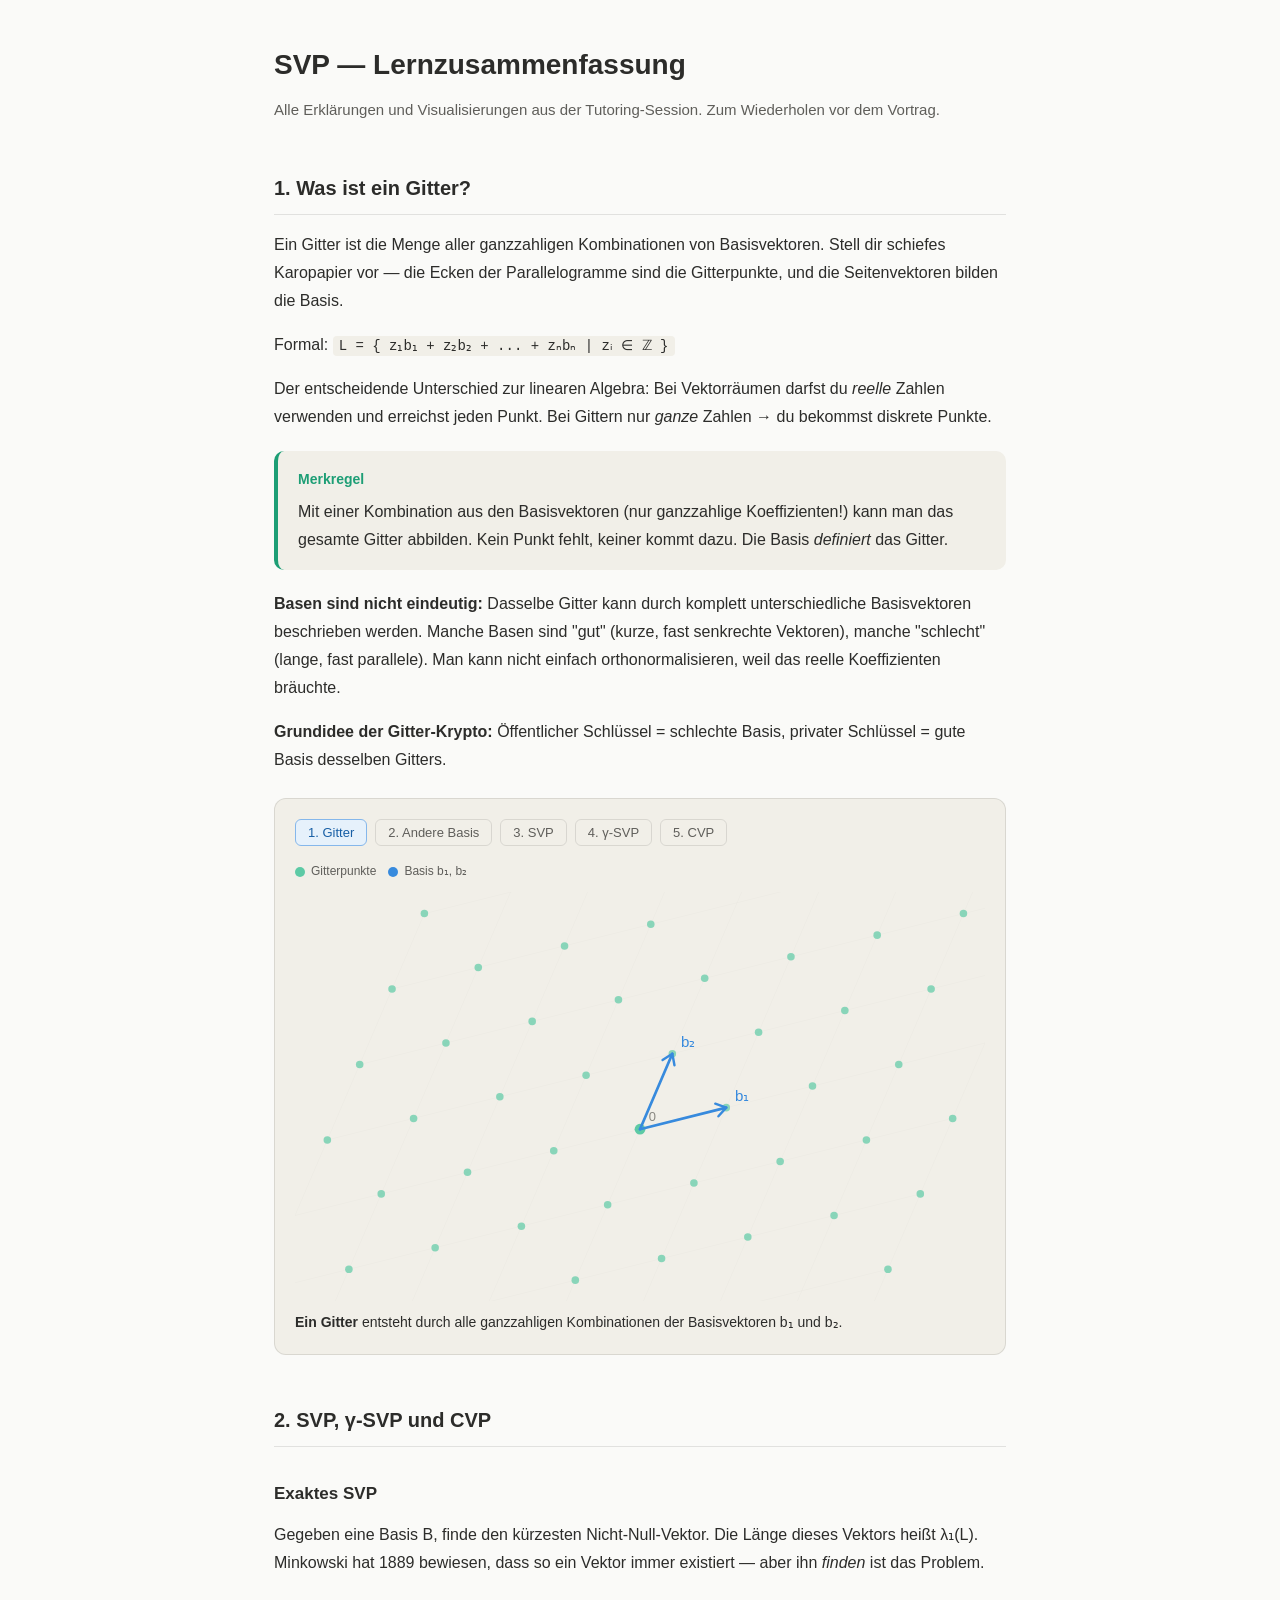
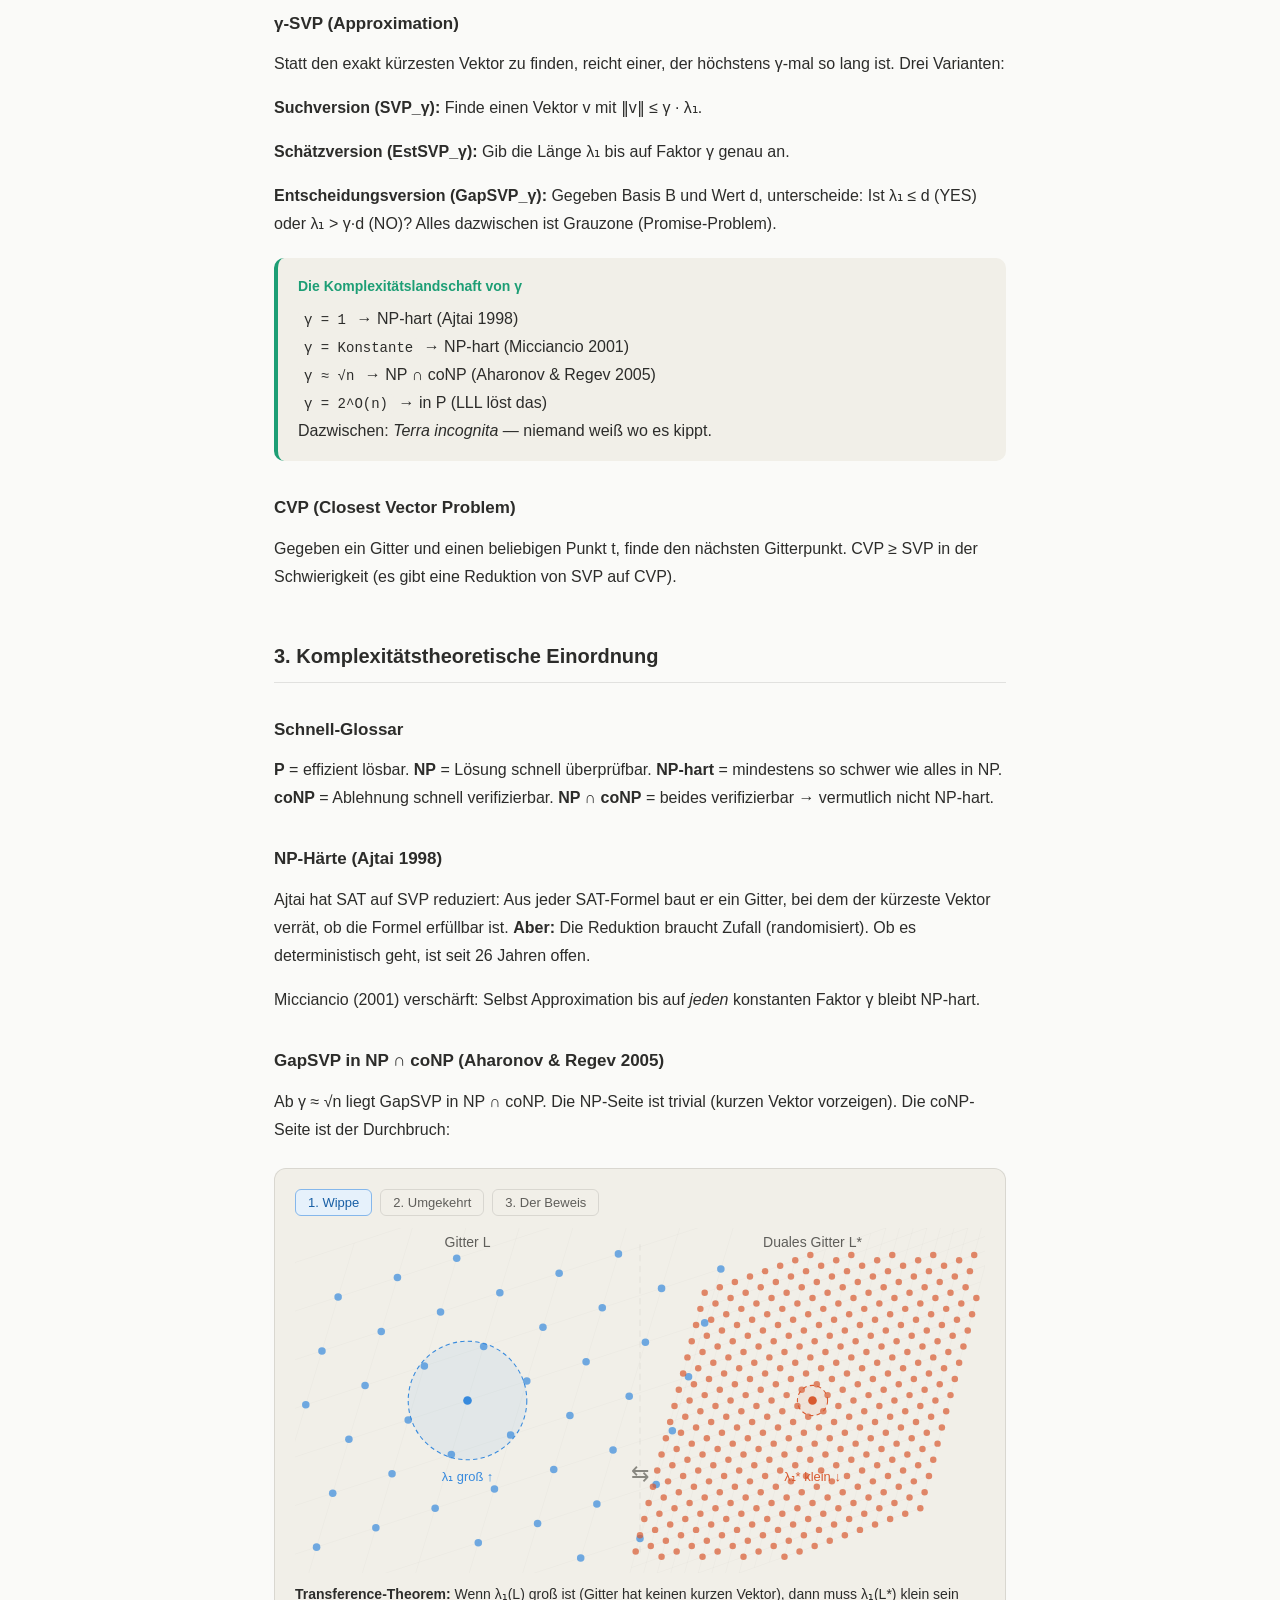
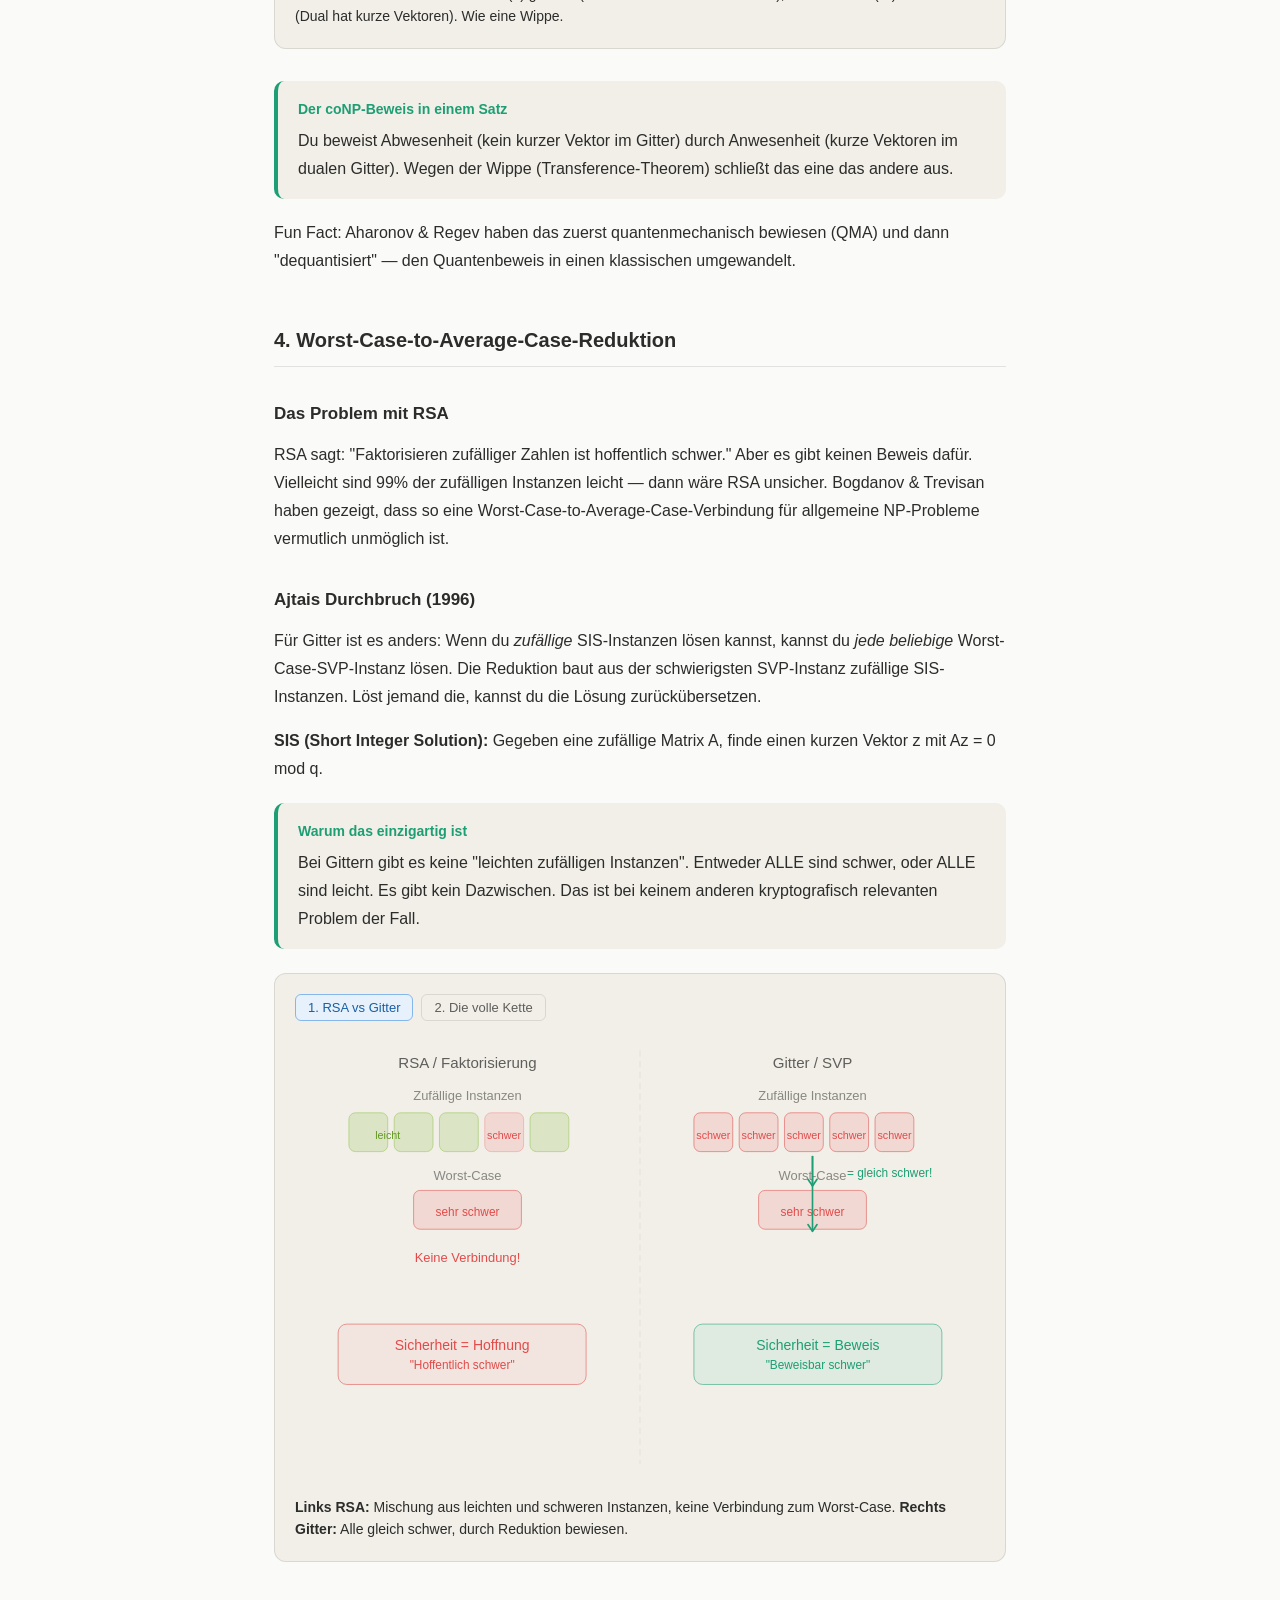
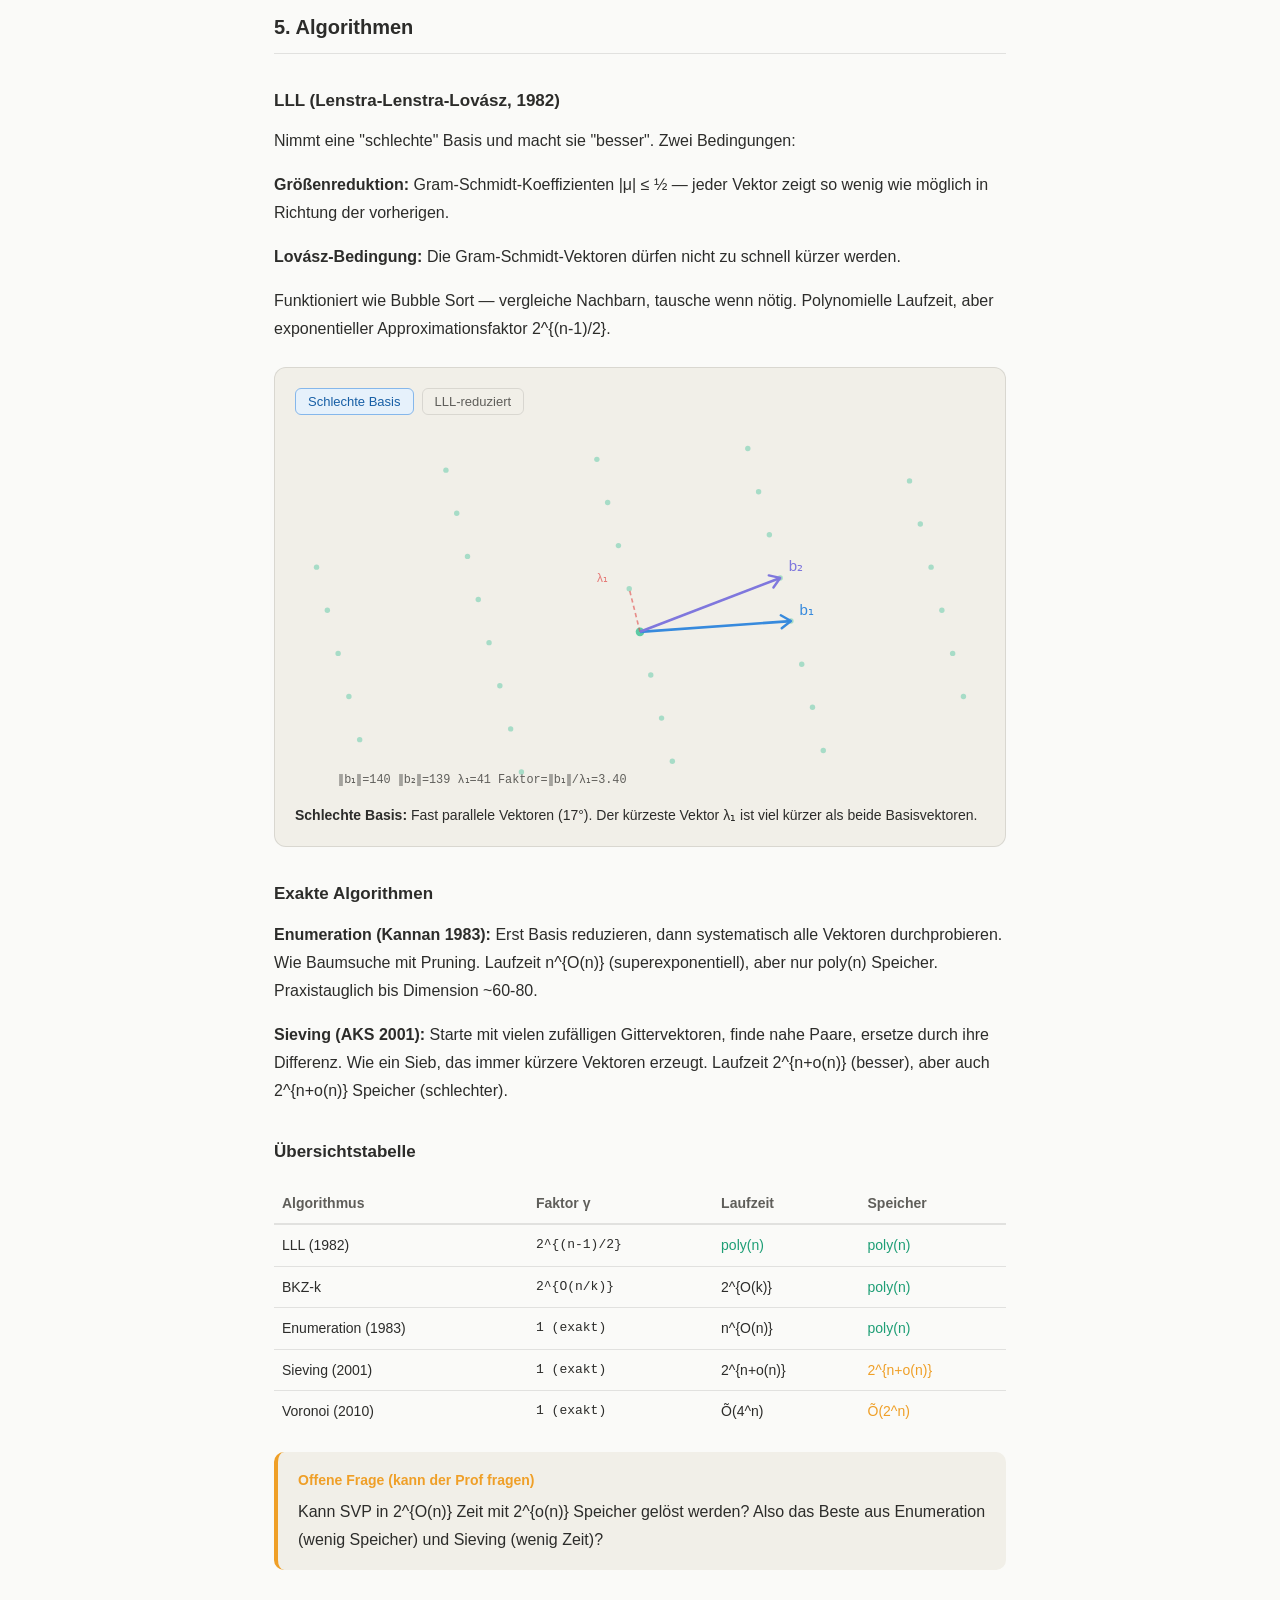
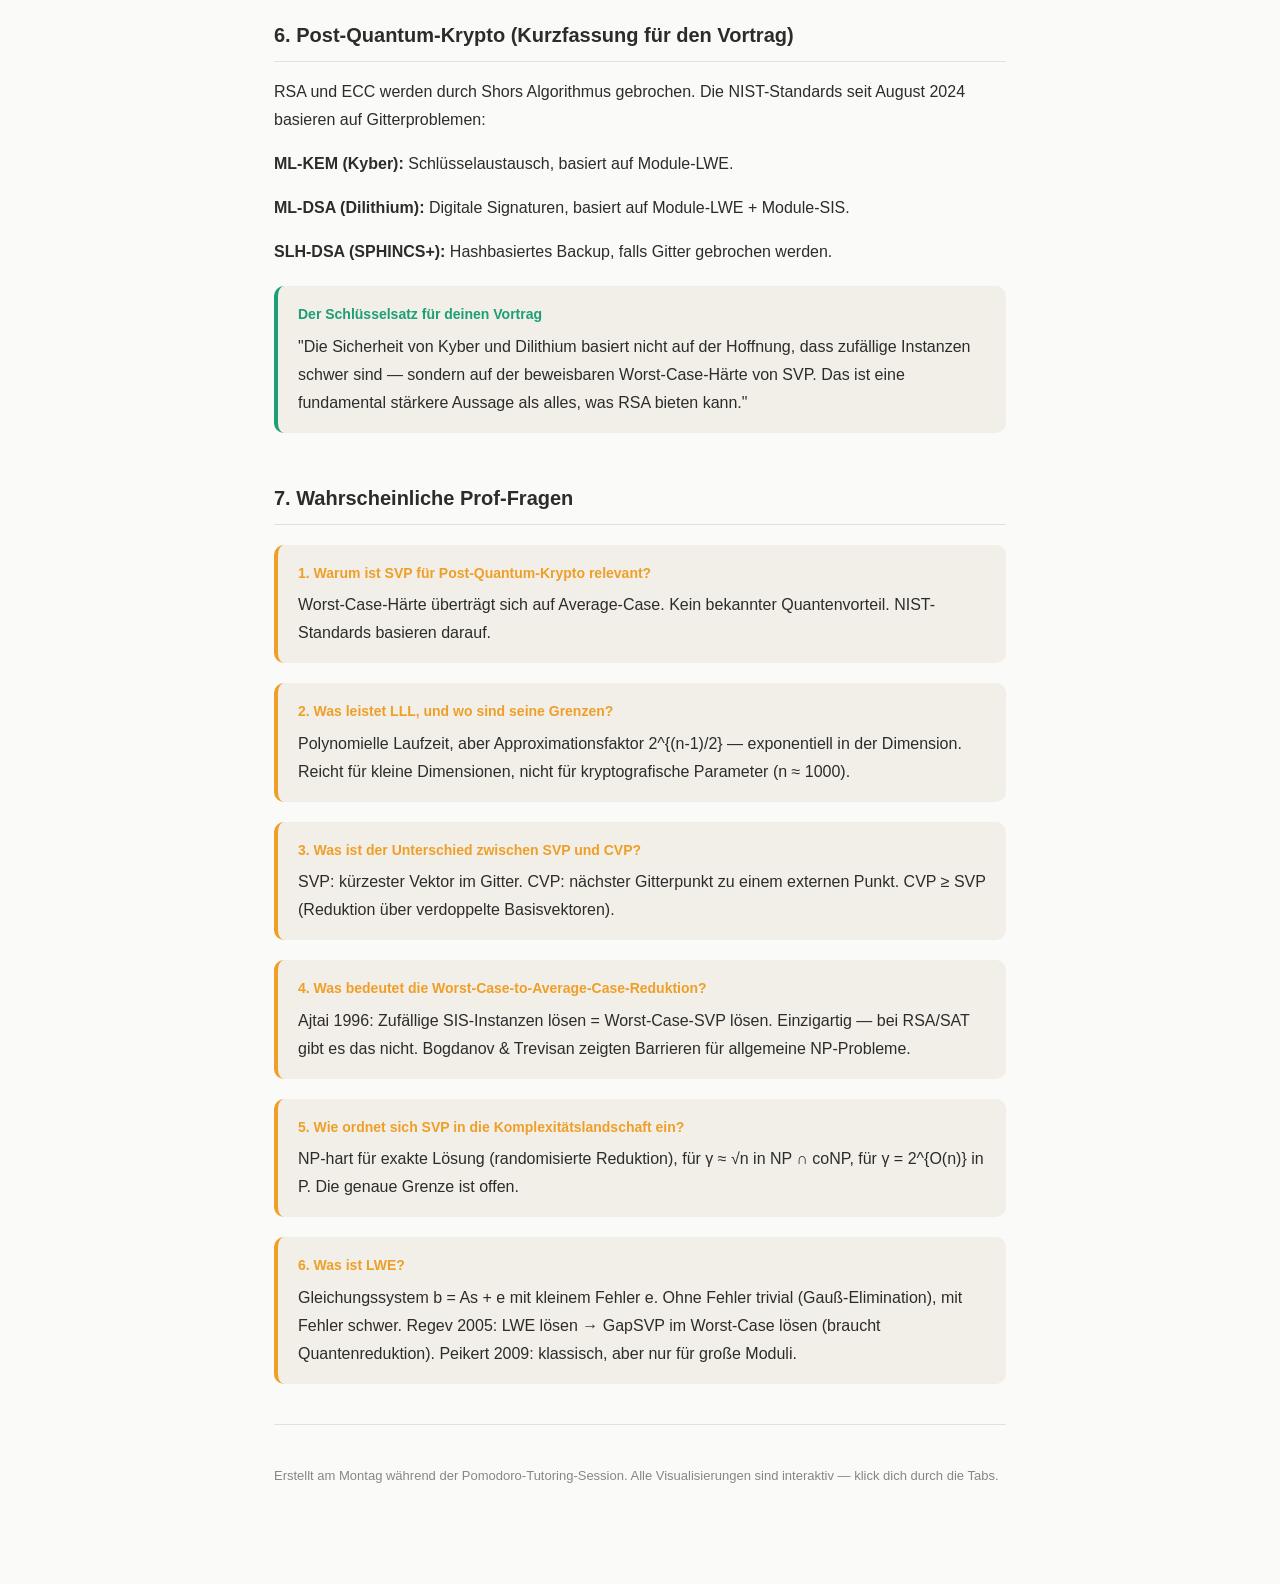
==== docs/Learnings.html @ 5ce10356 "feat: rework of slides with cuttings and learnings" ====
<!DOCTYPE html>
<html lang="de">
<head>
<meta charset="UTF-8">
<meta name="viewport" content="width=device-width, initial-scale=1.0">
<title>SVP Vortrag — Lernzusammenfassung</title>
<style>
  :root {
    --bg: #fafaf8;
    --bg2: #f1efe8;
    --text: #2c2c2a;
    --text2: #5f5e5a;
    --text3: #888780;
    --border: rgba(0,0,0,0.1);
    --blue: #378ADD;
    --purple: #7F77DD;
    --teal: #1D9E75;
    --red: #E24B4A;
    --amber: #EF9F27;
    --coral: #D85A30;
    --green: #97C459;
    --font: -apple-system, 'Segoe UI', sans-serif;
    --mono: 'SF Mono', 'Fira Code', monospace;
  }
  @media (prefers-color-scheme: dark) {
    :root {
      --bg: #1a1a1a;
      --bg2: #2a2a28;
      --text: #e0dfd8;
      --text2: #a0a098;
      --text3: #707068;
      --border: rgba(255,255,255,0.1);
    }
  }
  * { box-sizing: border-box; margin: 0; padding: 0; }
  body { font-family: var(--font); font-size: 16px; line-height: 1.75; color: var(--text); background: var(--bg); max-width: 780px; margin: 0 auto; padding: 40px 24px 80px; }
  h1 { font-size: 28px; font-weight: 600; margin: 0 0 8px; }
  h2 { font-size: 20px; font-weight: 600; margin: 48px 0 16px; padding-bottom: 8px; border-bottom: 1px solid var(--border); }
  h3 { font-size: 17px; font-weight: 600; margin: 32px 0 12px; }
  p { margin: 0 0 16px; }
  strong { font-weight: 600; }
  em { font-style: italic; }
  code { font-family: var(--mono); font-size: 14px; background: var(--bg2); padding: 2px 6px; border-radius: 4px; }
  .subtitle { color: var(--text2); font-size: 15px; margin-bottom: 32px; }
  .viz-container { margin: 24px 0 32px; padding: 20px; background: var(--bg2); border-radius: 12px; border: 0.5px solid var(--border); }
  .viz-container svg { display: block; margin: 0 auto; }
  .step-nav { display: flex; gap: 8px; margin: 0 0 12px; flex-wrap: wrap; }
  .step-btn { font-size: 13px; padding: 5px 12px; border-radius: 6px; border: 0.5px solid var(--border); background: transparent; color: var(--text2); cursor: pointer; font-family: var(--font); transition: all .15s; }
  .step-btn.active { background: #E6F1FB; color: #185FA5; border-color: #85B7EB; font-weight: 500; }
  @media (prefers-color-scheme: dark) {
    .step-btn.active { background: #0C447C; color: #B5D4F4; border-color: #185FA5; }
  }
  .step-btn:hover:not(.active) { background: var(--bg); }
  .viz-caption { font-size: 14px; line-height: 1.6; color: var(--text); margin: 10px 0 0; }
  .viz-caption strong { font-weight: 600; }
  .key-item { display: inline-flex; align-items: center; gap: 6px; margin-right: 12px; font-size: 12px; color: var(--text2); }
  .key-dot { width: 10px; height: 10px; border-radius: 50%; display: inline-block; }
  .merkbox { margin: 20px 0; padding: 16px 20px; border-radius: 10px; border-left: 4px solid var(--teal); background: var(--bg2); }
  .merkbox-title { font-size: 14px; font-weight: 600; color: var(--teal); margin-bottom: 6px; }
  .prof-box { margin: 20px 0; padding: 16px 20px; border-radius: 10px; border-left: 4px solid var(--amber); background: var(--bg2); }
  .prof-box-title { font-size: 14px; font-weight: 600; color: var(--amber); margin-bottom: 6px; }
  .proof-check { display: flex; align-items: baseline; gap: 8px; font-size: 14px; color: var(--text2); margin: 4px 0; }
  .proof-check .mark { color: var(--teal); font-weight: 600; }
  hr { border: none; border-top: 1px solid var(--border); margin: 40px 0; }
  .chain-step { display: flex; align-items: center; gap: 12px; margin: 8px 0; }
  .chain-arrow { color: var(--text3); font-size: 18px; margin: 4px 0 4px 20px; }
  .chain-box { padding: 8px 14px; border-radius: 8px; font-size: 14px; }
</style>
</head>
<body>

<h1>SVP — Lernzusammenfassung</h1>
<p class="subtitle">Alle Erklärungen und Visualisierungen aus der Tutoring-Session. Zum Wiederholen vor dem Vortrag.</p>

<!-- ═══════════════════════════════════════ -->
<h2>1. Was ist ein Gitter?</h2>

<p>Ein Gitter ist die Menge aller ganzzahligen Kombinationen von Basisvektoren. Stell dir schiefes Karopapier vor — die Ecken der Parallelogramme sind die Gitterpunkte, und die Seitenvektoren bilden die Basis.</p>

<p>Formal: <code>L = { z₁b₁ + z₂b₂ + ... + zₙbₙ | zᵢ ∈ ℤ }</code></p>

<p>Der entscheidende Unterschied zur linearen Algebra: Bei Vektorräumen darfst du <em>reelle</em> Zahlen verwenden und erreichst jeden Punkt. Bei Gittern nur <em>ganze</em> Zahlen → du bekommst diskrete Punkte.</p>

<div class="merkbox">
  <div class="merkbox-title">Merkregel</div>
  Mit einer Kombination aus den Basisvektoren (nur ganzzahlige Koeffizienten!) kann man das gesamte Gitter abbilden. Kein Punkt fehlt, keiner kommt dazu. Die Basis <em>definiert</em> das Gitter.
</div>

<p><strong>Basen sind nicht eindeutig:</strong> Dasselbe Gitter kann durch komplett unterschiedliche Basisvektoren beschrieben werden. Manche Basen sind "gut" (kurze, fast senkrechte Vektoren), manche "schlecht" (lange, fast parallele). Man kann nicht einfach orthonormalisieren, weil das reelle Koeffizienten bräuchte.</p>

<p><strong>Grundidee der Gitter-Krypto:</strong> Öffentlicher Schlüssel = schlechte Basis, privater Schlüssel = gute Basis desselben Gitters.</p>

<!-- Viz 1: Lattice + SVP + CVP -->
<div class="viz-container" id="viz1-wrap">
  <div class="step-nav" id="v1nav"></div>
  <div id="v1legend" style="margin-bottom:6px"></div>
  <svg id="v1svg" width="100%" viewBox="0 0 640 380"></svg>
  <div class="viz-caption" id="v1cap"></div>
</div>

<script>
(function(){
  const b1=[80,20], b2=[30,70];
  const b1p=[110,-10], b2p=[-50,60];
  const ox=320, oy=220;
  function gp(i,j){return [ox+i*b1[0]+j*b2[0], oy-(i*b1[1]+j*b2[1])];}
  function allPts(){
    const pts=[];
    for(let i=-4;i<=4;i++) for(let j=-4;j<=4;j++){
      const [x,y]=gp(i,j);
      if(x>10&&x<630&&y>10&&y<370) pts.push({x,y,i,j});
    }
    return pts;
  }
  function dist(i,j){return Math.sqrt((i*b1[0]+j*b2[0])**2+(i*b1[1]+j*b2[1])**2);}
  function findShortest(){
    let best=Infinity,bi=0,bj=0;
    for(let i=-4;i<=4;i++) for(let j=-4;j<=4;j++){
      if(i===0&&j===0) continue;
      const d=dist(i,j); if(d<best){best=d;bi=i;bj=j;}
    }
    return {i:bi,j:bj,d:best};
  }
  const steps=[
    {label:"1. Gitter",legend:[{c:"#5DCAA5",t:"Gitterpunkte"},{c:"#378ADD",t:"Basis b₁, b₂"}]},
    {label:"2. Andere Basis",legend:[{c:"#5DCAA5",t:"Gleiche Punkte"},{c:"#378ADD",t:"Alte Basis"},{c:"#D85A30",t:"Neue Basis b₁', b₂'"}]},
    {label:"3. SVP",legend:[{c:"#5DCAA5",t:"Gitterpunkte"},{c:"#E24B4A",t:"λ₁ = kürzester Vektor"}]},
    {label:"4. γ-SVP",legend:[{c:"#E24B4A",t:"λ₁ (exakt)"},{c:"#EF9F27",t:"γ·λ₁ (Approximation ok)"}]},
    {label:"5. CVP",legend:[{c:"#7F77DD",t:"Zielpunkt t"},{c:"#1D9E75",t:"Nächster Gitterpunkt"}]},
  ];
  const captions=[
    `<strong>Ein Gitter</strong> entsteht durch alle ganzzahligen Kombinationen der Basisvektoren b₁ und b₂.`,
    `<strong>Dasselbe Gitter, andere Basis.</strong> Die orangenen Vektoren erzeugen exakt die gleichen Punkte. Das ist die Grundidee der Krypto: öffentlich = schlechte Basis, privat = gute.`,
    `<strong>SVP: Finde den kürzesten Nicht-Null-Vektor.</strong> In 2D trivial — in Dimension 500+ exponentiell schwer.`,
    `<strong>γ-SVP:</strong> Statt exakt λ₁ zu finden, reicht ein Vektor im orangenen Kreis. Je größer γ, desto leichter.`,
    `<strong>CVP:</strong> Finde den nächsten Gitterpunkt zu einem externen Punkt t. Mindestens so schwer wie SVP.`,
  ];
  function draw(step){
    const svg=document.getElementById('v1svg');
    const pts=allPts(), sh=findShortest(), [sx,sy]=gp(sh.i,sh.j);
    let h=`<defs><marker id="a1" viewBox="0 0 10 10" refX="8" refY="5" markerWidth="6" markerHeight="6" orient="auto-start-reverse"><path d="M2 1L8 5L2 9" fill="none" stroke="context-stroke" stroke-width="1.5" stroke-linecap="round" stroke-linejoin="round"/></marker></defs>`;
    for(let i=-4;i<=4;i++){const[x1,y1]=gp(i,-4),[x2,y2]=gp(i,4);h+=`<line x1="${x1}" y1="${y1}" x2="${x2}" y2="${y2}" stroke="${getComputedStyle(document.body).getPropertyValue('color').includes('255')?'rgba(255,255,255,0.06)':'rgba(0,0,0,0.06)'}" stroke-width="0.3"/>`;}
    for(let j=-4;j<=4;j++){const[x1,y1]=gp(-4,j),[x2,y2]=gp(4,j);h+=`<line x1="${x1}" y1="${y1}" x2="${x2}" y2="${y2}" stroke="${getComputedStyle(document.body).getPropertyValue('color').includes('255')?'rgba(255,255,255,0.06)':'rgba(0,0,0,0.06)'}" stroke-width="0.3"/>`;}
    const dots=(hl)=>{let g='';pts.forEach(p=>{const isO=p.i===0&&p.j===0,isS=p.i===sh.i&&p.j===sh.j;let fill="#5DCAA5",r=isO?5:3.5,op=isO?1:0.7;if(hl==='svp'&&isS){fill="#E24B4A";r=5;op=1;}if(hl==='cvp'&&p.i===1&&p.j===0){fill="#1D9E75";r=5;op=1;}g+=`<circle cx="${p.x}" cy="${p.y}" r="${r}" fill="${fill}" opacity="${op}"/>`;if(isO)g+=`<text x="${p.x+8}" y="${p.y-8}" fill="var(--text3)" font-size="12" font-family="var(--font)">0</text>`;});return g;};
    const arrow=(x1,y1,x2,y2,color,w=2)=>`<line x1="${x1}" y1="${y1}" x2="${x2}" y2="${y2}" stroke="${color}" stroke-width="${w}" stroke-linecap="round" marker-end="url(#a1)"/>`;
    if(step===0){h+=dots('');h+=arrow(ox,oy,ox+b1[0],oy-b1[1],"#378ADD",2.5);h+=arrow(ox,oy,ox+b2[0],oy-b2[1],"#378ADD",2.5);h+=`<text x="${ox+b1[0]+8}" y="${oy-b1[1]-6}" fill="#378ADD" font-size="14" font-weight="500" font-family="var(--font)">b₁</text>`;h+=`<text x="${ox+b2[0]+8}" y="${oy-b2[1]-6}" fill="#378ADD" font-size="14" font-weight="500" font-family="var(--font)">b₂</text>`;}
    if(step===1){h+=dots('');h+=arrow(ox,oy,ox+b1[0],oy-b1[1],"#378ADD",1.5);h+=arrow(ox,oy,ox+b2[0],oy-b2[1],"#378ADD",1.5);h+=`<text x="${ox+b1[0]+8}" y="${oy-b1[1]-6}" fill="#378ADD" font-size="13" font-family="var(--font)" opacity="0.5">b₁</text>`;h+=`<text x="${ox+b2[0]+8}" y="${oy-b2[1]-6}" fill="#378ADD" font-size="13" font-family="var(--font)" opacity="0.5">b₂</text>`;h+=arrow(ox,oy,ox+b1p[0],oy-b1p[1],"#D85A30",2.5);h+=arrow(ox,oy,ox+b2p[0],oy-b2p[1],"#D85A30",2.5);h+=`<text x="${ox+b1p[0]+8}" y="${oy-b1p[1]-6}" fill="#D85A30" font-size="14" font-weight="500" font-family="var(--font)">b₁'</text>`;h+=`<text x="${ox+b2p[0]-24}" y="${oy-b2p[1]-6}" fill="#D85A30" font-size="14" font-weight="500" font-family="var(--font)">b₂'</text>`;}
    if(step===2){h+=dots('svp');h+=arrow(ox,oy,sx,sy,"#E24B4A",2.5);h+=`<text x="${(ox+sx)/2+10}" y="${(oy+sy)/2-10}" fill="#E24B4A" font-size="14" font-weight="500" font-family="var(--font)">λ₁</text>`;}
    if(step===3){const r1=sh.d,r2=r1*2;h+=`<circle cx="${ox}" cy="${oy}" r="${r1}" fill="none" stroke="#E24B4A" stroke-width="1" stroke-dasharray="4 3" opacity="0.7"/>`;h+=`<circle cx="${ox}" cy="${oy}" r="${r2}" fill="#EF9F27" fill-opacity="0.08" stroke="#EF9F27" stroke-width="1.5" stroke-dasharray="5 3"/>`;h+=dots('svp');h+=arrow(ox,oy,sx,sy,"#E24B4A",2);h+=`<text x="${ox+8}" y="${oy-r1-6}" fill="#E24B4A" font-size="12" font-family="var(--font)">λ₁</text>`;h+=`<text x="${ox+8}" y="${oy-r2-6}" fill="#EF9F27" font-size="12" font-family="var(--font)">γ·λ₁</text>`;pts.filter(p=>{if(p.i===0&&p.j===0)return false;const d=dist(p.i,p.j);return d<=r2&&d>r1;}).forEach(p=>{h+=`<circle cx="${p.x}" cy="${p.y}" r="6" fill="none" stroke="#EF9F27" stroke-width="1.5"/>`;});}
    if(step===4){const tx=ox+55,ty=oy-52,[cx,cy]=gp(1,0);h+=dots('cvp');h+=`<circle cx="${tx}" cy="${ty}" r="6" fill="#7F77DD"/>`;h+=`<text x="${tx+10}" y="${ty-8}" fill="#7F77DD" font-size="14" font-weight="500" font-family="var(--font)">t</text>`;h+=`<line x1="${tx}" y1="${ty}" x2="${cx}" y2="${cy}" stroke="#1D9E75" stroke-width="1.5" stroke-dasharray="5 3"/>`;h+=`<text x="${(tx+cx)/2+10}" y="${(ty+cy)/2-8}" fill="#1D9E75" font-size="12" font-family="var(--font)">Distanz</text>`;}
    svg.innerHTML=h;
    document.querySelectorAll('#v1nav .step-btn').forEach((b,i)=>b.classList.toggle('active',i===step));
    document.getElementById('v1legend').innerHTML=steps[step].legend.map(l=>`<span class="key-item"><span class="key-dot" style="background:${l.c}"></span>${l.t}</span>`).join('');
    document.getElementById('v1cap').innerHTML=captions[step];
  }
  const nav=document.getElementById('v1nav');
  steps.forEach((s,i)=>{const b=document.createElement('button');b.className='step-btn';b.textContent=s.label;b.onclick=()=>draw(i);nav.appendChild(b);});
  draw(0);
})();
</script>

<!-- ═══════════════════════════════════════ -->
<h2>2. SVP, γ-SVP und CVP</h2>

<h3>Exaktes SVP</h3>
<p>Gegeben eine Basis B, finde den kürzesten Nicht-Null-Vektor. Die Länge dieses Vektors heißt λ₁(L). Minkowski hat 1889 bewiesen, dass so ein Vektor immer existiert — aber ihn <em>finden</em> ist das Problem.</p>

<h3>γ-SVP (Approximation)</h3>
<p>Statt den exakt kürzesten Vektor zu finden, reicht einer, der höchstens γ-mal so lang ist. Drei Varianten:</p>
<p><strong>Suchversion (SVP_γ):</strong> Finde einen Vektor v mit ‖v‖ ≤ γ · λ₁.</p>
<p><strong>Schätzversion (EstSVP_γ):</strong> Gib die Länge λ₁ bis auf Faktor γ genau an.</p>
<p><strong>Entscheidungsversion (GapSVP_γ):</strong> Gegeben Basis B und Wert d, unterscheide: Ist λ₁ ≤ d (YES) oder λ₁ > γ·d (NO)? Alles dazwischen ist Grauzone (Promise-Problem).</p>

<div class="merkbox">
  <div class="merkbox-title">Die Komplexitätslandschaft von γ</div>
  <code>γ = 1</code> → NP-hart (Ajtai 1998)<br>
  <code>γ = Konstante</code> → NP-hart (Micciancio 2001)<br>
  <code>γ ≈ √n</code> → NP ∩ coNP (Aharonov & Regev 2005)<br>
  <code>γ = 2^O(n)</code> → in P (LLL löst das)<br>
  Dazwischen: <em>Terra incognita</em> — niemand weiß wo es kippt.
</div>

<h3>CVP (Closest Vector Problem)</h3>
<p>Gegeben ein Gitter und einen beliebigen Punkt t, finde den nächsten Gitterpunkt. CVP ≥ SVP in der Schwierigkeit (es gibt eine Reduktion von SVP auf CVP).</p>

<!-- ═══════════════════════════════════════ -->
<h2>3. Komplexitätstheoretische Einordnung</h2>

<h3>Schnell-Glossar</h3>
<p><strong>P</strong> = effizient lösbar. <strong>NP</strong> = Lösung schnell überprüfbar. <strong>NP-hart</strong> = mindestens so schwer wie alles in NP. <strong>coNP</strong> = Ablehnung schnell verifizierbar. <strong>NP ∩ coNP</strong> = beides verifizierbar → vermutlich nicht NP-hart.</p>

<h3>NP-Härte (Ajtai 1998)</h3>
<p>Ajtai hat SAT auf SVP reduziert: Aus jeder SAT-Formel baut er ein Gitter, bei dem der kürzeste Vektor verrät, ob die Formel erfüllbar ist. <strong>Aber:</strong> Die Reduktion braucht Zufall (randomisiert). Ob es deterministisch geht, ist seit 26 Jahren offen.</p>
<p>Micciancio (2001) verschärft: Selbst Approximation bis auf <em>jeden</em> konstanten Faktor γ bleibt NP-hart.</p>

<h3>GapSVP in NP ∩ coNP (Aharonov & Regev 2005)</h3>
<p>Ab γ ≈ √n liegt GapSVP in NP ∩ coNP. Die NP-Seite ist trivial (kurzen Vektor vorzeigen). Die coNP-Seite ist der Durchbruch:</p>

<!-- Viz 2: Dual Lattice / coNP -->
<div class="viz-container" id="viz2-wrap">
  <div class="step-nav" id="v2nav"></div>
  <svg id="v2svg" width="100%" viewBox="0 0 640 320"></svg>
  <div class="viz-caption" id="v2cap"></div>
</div>

<script>
(function(){
  const ox1=160,oy=160,ox2=480;
  const steps=[
    {label:"1. Wippe",desc:`<strong>Transference-Theorem:</strong> Wenn λ₁(L) groß ist (Gitter hat keinen kurzen Vektor), dann muss λ₁(L*) klein sein (Dual hat kurze Vektoren). Wie eine Wippe.`},
    {label:"2. Umgekehrt",desc:`<strong>Andersrum:</strong> Kurze Vektoren im Gitter → lange Vektoren im Dual. Die Wippe kippt. Banaszczyk: λ₁(L) · λ₁(L*) ≥ 1.`},
    {label:"3. Der Beweis",desc:`<strong>coNP-Beweis:</strong> Um zu zeigen "L hat keinen kurzen Vektor", zeige stattdessen kurze Vektoren im Dual. Abwesenheit beweisen durch Anwesenheit von etwas anderem.`},
  ];
  function draw(s){
    const svg=document.getElementById('v2svg');
    let h=`<defs><marker id="a2" viewBox="0 0 10 10" refX="8" refY="5" markerWidth="6" markerHeight="6" orient="auto-start-reverse"><path d="M2 1L8 5L2 9" fill="none" stroke="context-stroke" stroke-width="1.5" stroke-linecap="round" stroke-linejoin="round"/></marker></defs>`;
    h+=`<line x1="320" y1="15" x2="320" y2="305" stroke="var(--border)" stroke-width="0.5" stroke-dasharray="6 4"/>`;
    h+=`<text x="160" y="18" text-anchor="middle" fill="var(--text2)" font-size="13" font-weight="500" font-family="var(--font)">Gitter L</text>`;
    h+=`<text x="480" y="18" text-anchor="middle" fill="var(--text2)" font-size="13" font-weight="500" font-family="var(--font)">Duales Gitter L*</text>`;
    function lattice(cx,cy,b1,b2,color,r,range,showR,rc,rv){
      let g='';
      for(let i=-range;i<=range;i++){const x1=cx+i*b1[0]-range*b2[0],y1=cy-(i*b1[1]-range*b2[1]),x2=cx+i*b1[0]+range*b2[0],y2=cy-(i*b1[1]+range*b2[1]);g+=`<line x1="${x1}" y1="${y1}" x2="${x2}" y2="${y2}" stroke="var(--border)" stroke-width="0.2"/>`;}
      for(let j=-range;j<=range;j++){const x1=cx-range*b1[0]+j*b2[0],y1=cy-(-range*b1[1]+j*b2[1]),x2=cx+range*b1[0]+j*b2[0],y2=cy-(range*b1[1]+j*b2[1]);g+=`<line x1="${x1}" y1="${y1}" x2="${x2}" y2="${y2}" stroke="var(--border)" stroke-width="0.2"/>`;}
      if(showR) g+=`<circle cx="${cx}" cy="${cy}" r="${rv}" fill="${rc}" fill-opacity="0.08" stroke="${rc}" stroke-width="1" stroke-dasharray="4 3"/>`;
      for(let i=-range;i<=range;i++) for(let j=-range;j<=range;j++){const x=cx+i*b1[0]+j*b2[0],y=cy-(i*b1[1]+j*b2[1]);if(x>5&&x<635&&y>20&&y<310){const isO=i===0&&j===0;g+=`<circle cx="${x}" cy="${y}" r="${isO?4:r}" fill="${color}" opacity="${isO?1:0.7}"/>`;}}
      return g;
    }
    if(s===0){
      h+=lattice(ox1,oy,[55,18],[15,50],"#378ADD",3.5,4,true,"#378ADD",55);
      h+=lattice(ox2,oy,[14,5],[4,15],"#D85A30",3,10,true,"#D85A30",14);
      h+=`<text x="${ox1}" y="${oy+75}" text-anchor="middle" fill="#378ADD" font-size="12" font-family="var(--font)">λ₁ groß ↑</text>`;
      h+=`<text x="${ox2}" y="${oy+75}" text-anchor="middle" fill="#D85A30" font-size="12" font-family="var(--font)">λ₁* klein ↓</text>`;
      h+=`<text x="320" y="${oy+75}" text-anchor="middle" fill="var(--text3)" font-size="20">⇆</text>`;
    }
    if(s===1){
      h+=lattice(ox1,oy,[22,7],[6,20],"#378ADD",2.5,8,true,"#378ADD",22);
      h+=lattice(ox2,oy,[48,16],[12,45],"#D85A30",3.5,3,true,"#D85A30",48);
      h+=`<text x="${ox1}" y="${oy+75}" text-anchor="middle" fill="#378ADD" font-size="12" font-family="var(--font)">λ₁ klein ↓</text>`;
      h+=`<text x="${ox2}" y="${oy+75}" text-anchor="middle" fill="#D85A30" font-size="12" font-family="var(--font)">λ₁* groß ↑</text>`;
      h+=`<text x="320" y="${oy+75}" text-anchor="middle" fill="var(--text3)" font-size="20">⇆</text>`;
    }
    if(s===2){
      const b1D=[14,5],b2D=[4,15];
      h+=lattice(ox1,oy,[55,18],[15,50],"#378ADD",3.5,4,true,"#E24B4A",40);
      h+=`<text x="${ox1}" y="${oy+80}" text-anchor="middle" fill="#1D9E75" font-size="12" font-weight="500" font-family="var(--font)">Kein Punkt im Kreis!</text>`;
      for(let i=-10;i<=10;i++){const x1=ox2+i*b1D[0]-10*b2D[0],y1=oy-(i*b1D[1]-10*b2D[1]),x2=ox2+i*b1D[0]+10*b2D[0],y2=oy-(i*b1D[1]+10*b2D[1]);h+=`<line x1="${x1}" y1="${y1}" x2="${x2}" y2="${y2}" stroke="var(--border)" stroke-width="0.2"/>`;}
      for(let j=-10;j<=10;j++){const x1=ox2-10*b1D[0]+j*b2D[0],y1=oy-(-10*b1D[1]+j*b2D[1]),x2=ox2+10*b1D[0]+j*b2D[0],y2=oy-(10*b1D[1]+j*b2D[1]);h+=`<line x1="${x1}" y1="${y1}" x2="${x2}" y2="${y2}" stroke="var(--border)" stroke-width="0.2"/>`;}
      for(let i=-10;i<=10;i++) for(let j=-10;j<=10;j++){const x=ox2+i*b1D[0]+j*b2D[0],y=oy-(i*b1D[1]+j*b2D[1]);if(x>325&&x<635&&y>20&&y<310){const isO=i===0&&j===0;const d=Math.sqrt((i*b1D[0]+j*b2D[0])**2+(i*b1D[1]+j*b2D[1])**2);if(!isO&&d<=22){h+=`<circle cx="${x}" cy="${y}" r="6" fill="none" stroke="#EF9F27" stroke-width="1.5"/>`;h+=`<circle cx="${x}" cy="${y}" r="3" fill="#EF9F27"/>`;}else{h+=`<circle cx="${x}" cy="${y}" r="${isO?4:2.5}" fill="#D85A30" opacity="${isO?1:0.5}"/>`;}}}
      h+=`<text x="${ox2}" y="${oy+80}" text-anchor="middle" fill="#EF9F27" font-size="12" font-weight="500" font-family="var(--font)">Kurze duale Vektoren = Beweis</text>`;
      h+=`<path d="M320 ${oy+55} C 360 ${oy+35}, 400 ${oy+35}, 440 ${oy+55}" fill="none" stroke="var(--text3)" stroke-width="0.8" stroke-dasharray="3 3" marker-end="url(#a2)"/>`;
      h+=`<text x="380" y="${oy+43}" text-anchor="middle" fill="var(--text3)" font-size="10" font-family="var(--font)">beweist</text>`;
    }
    svg.innerHTML=h;
    document.querySelectorAll('#v2nav .step-btn').forEach((b,i)=>b.classList.toggle('active',i===s));
    document.getElementById('v2cap').innerHTML=steps[s].desc;
  }
  const nav=document.getElementById('v2nav');
  steps.forEach((s,i)=>{const b=document.createElement('button');b.className='step-btn';b.textContent=s.label;b.onclick=()=>draw(i);nav.appendChild(b);});
  draw(0);
})();
</script>

<div class="merkbox">
  <div class="merkbox-title">Der coNP-Beweis in einem Satz</div>
  Du beweist Abwesenheit (kein kurzer Vektor im Gitter) durch Anwesenheit (kurze Vektoren im dualen Gitter). Wegen der Wippe (Transference-Theorem) schließt das eine das andere aus.
</div>

<p>Fun Fact: Aharonov & Regev haben das zuerst quantenmechanisch bewiesen (QMA) und dann "dequantisiert" — den Quantenbeweis in einen klassischen umgewandelt.</p>

<!-- ═══════════════════════════════════════ -->
<h2>4. Worst-Case-to-Average-Case-Reduktion</h2>

<h3>Das Problem mit RSA</h3>
<p>RSA sagt: "Faktorisieren zufälliger Zahlen ist hoffentlich schwer." Aber es gibt keinen Beweis dafür. Vielleicht sind 99% der zufälligen Instanzen leicht — dann wäre RSA unsicher. Bogdanov & Trevisan haben gezeigt, dass so eine Worst-Case-to-Average-Case-Verbindung für allgemeine NP-Probleme vermutlich unmöglich ist.</p>

<h3>Ajtais Durchbruch (1996)</h3>
<p>Für Gitter ist es anders: Wenn du <em>zufällige</em> SIS-Instanzen lösen kannst, kannst du <em>jede beliebige</em> Worst-Case-SVP-Instanz lösen. Die Reduktion baut aus der schwierigsten SVP-Instanz zufällige SIS-Instanzen. Löst jemand die, kannst du die Lösung zurückübersetzen.</p>

<p><strong>SIS (Short Integer Solution):</strong> Gegeben eine zufällige Matrix A, finde einen kurzen Vektor z mit Az = 0 mod q.</p>

<div class="merkbox">
  <div class="merkbox-title">Warum das einzigartig ist</div>
  Bei Gittern gibt es keine "leichten zufälligen Instanzen". Entweder ALLE sind schwer, oder ALLE sind leicht. Es gibt kein Dazwischen. Das ist bei keinem anderen kryptografisch relevanten Problem der Fall.
</div>

<!-- Viz 3: Reduction chain -->
<div class="viz-container" id="viz3-wrap">
  <div class="step-nav" id="v3nav"></div>
  <svg id="v3svg" width="100%" viewBox="0 0 640 420"></svg>
  <div class="viz-caption" id="v3cap"></div>
</div>

<script>
(function(){
  const steps=[
    {label:"1. RSA vs Gitter",desc:`<strong>Links RSA:</strong> Mischung aus leichten und schweren Instanzen, keine Verbindung zum Worst-Case. <strong>Rechts Gitter:</strong> Alle gleich schwer, durch Reduktion bewiesen.`},
    {label:"2. Die volle Kette",desc:`<strong>Die komplette Sicherheitsargumentation:</strong> Jeder Pfeil ist eine bewiesene Reduktion. Kyber brechen = SVP im Worst-Case lösen. Kein bekannter klassischer oder Quantenalgorithmus kann das.`},
  ];
  function draw(s){
    const svg=document.getElementById('v3svg');
    let h=`<defs><marker id="a3" viewBox="0 0 10 10" refX="8" refY="5" markerWidth="7" markerHeight="7" orient="auto-start-reverse"><path d="M2 1L8 5L2 9" fill="none" stroke="context-stroke" stroke-width="1.5" stroke-linecap="round" stroke-linejoin="round"/></marker></defs>`;
    const cx=320;
    if(s===0){
      h+=`<text x="160" y="32" text-anchor="middle" fill="var(--text2)" font-size="14" font-weight="500" font-family="var(--font)">RSA / Faktorisierung</text>`;
      h+=`<text x="480" y="32" text-anchor="middle" fill="var(--text2)" font-size="14" font-weight="500" font-family="var(--font)">Gitter / SVP</text>`;
      h+=`<line x1="320" y1="16" x2="320" y2="400" stroke="var(--border)" stroke-width="0.5" stroke-dasharray="6 4"/>`;
      h+=`<text x="160" y="62" text-anchor="middle" fill="var(--text3)" font-size="12" font-family="var(--font)">Zufällige Instanzen</text>`;
      const rsaX=[50,92,134,176,218];
      rsaX.forEach((x,i)=>{const c=i===3?"#F09595":"#97C459";h+=`<rect x="${x}" y="74" width="36" height="36" rx="6" fill="${c}" fill-opacity="0.25" stroke="${c}" stroke-width="0.5"/>`;});
      h+=`<text x="86" y="98" text-anchor="middle" fill="#639922" font-size="10" font-family="var(--font)">leicht</text>`;
      h+=`<text x="194" y="98" text-anchor="middle" fill="#E24B4A" font-size="10" font-family="var(--font)">schwer</text>`;
      h+=`<text x="160" y="136" text-anchor="middle" fill="var(--text3)" font-size="12" font-family="var(--font)">Worst-Case</text>`;
      h+=`<rect x="110" y="146" width="100" height="36" rx="6" fill="#F09595" fill-opacity="0.25" stroke="#E24B4A" stroke-width="0.5"/>`;
      h+=`<text x="160" y="170" text-anchor="middle" fill="#E24B4A" font-size="11" font-family="var(--font)">sehr schwer</text>`;
      h+=`<text x="160" y="212" text-anchor="middle" fill="#E24B4A" font-size="12" font-family="var(--font)">Keine Verbindung!</text>`;
      h+=`<text x="480" y="62" text-anchor="middle" fill="var(--text3)" font-size="12" font-family="var(--font)">Zufällige Instanzen</text>`;
      for(let i=0;i<5;i++){h+=`<rect x="${370+i*42}" y="74" width="36" height="36" rx="6" fill="#F09595" fill-opacity="0.25" stroke="#E24B4A" stroke-width="0.5"/>`;h+=`<text x="${388+i*42}" y="98" text-anchor="middle" fill="#E24B4A" font-size="10" font-family="var(--font)">schwer</text>`;}
      h+=`<text x="480" y="136" text-anchor="middle" fill="var(--text3)" font-size="12" font-family="var(--font)">Worst-Case</text>`;
      h+=`<rect x="430" y="146" width="100" height="36" rx="6" fill="#F09595" fill-opacity="0.25" stroke="#E24B4A" stroke-width="0.5"/>`;
      h+=`<text x="480" y="170" text-anchor="middle" fill="#E24B4A" font-size="11" font-family="var(--font)">sehr schwer</text>`;
      h+=`<line x1="480" y1="114" x2="480" y2="142" stroke="#1D9E75" stroke-width="1.5" marker-end="url(#a3)"/>`;
      h+=`<line x1="480" y1="184" x2="480" y2="114" stroke="#1D9E75" stroke-width="1.5" marker-start="url(#a3)"/>`;
      h+=`<text x="512" y="134" fill="#1D9E75" font-size="11" font-weight="500" font-family="var(--font)">= gleich schwer!</text>`;
      h+=`<rect x="40" y="270" width="230" height="56" rx="8" fill="#F09595" fill-opacity="0.12" stroke="#E24B4A" stroke-width="0.5"/>`;
      h+=`<text x="155" y="294" text-anchor="middle" fill="#E24B4A" font-size="13" font-weight="500" font-family="var(--font)">Sicherheit = Hoffnung</text>`;
      h+=`<text x="155" y="312" text-anchor="middle" fill="#E24B4A" font-size="11" font-family="var(--font)">"Hoffentlich schwer"</text>`;
      h+=`<rect x="370" y="270" width="230" height="56" rx="8" fill="#5DCAA5" fill-opacity="0.12" stroke="#1D9E75" stroke-width="0.5"/>`;
      h+=`<text x="485" y="294" text-anchor="middle" fill="#1D9E75" font-size="13" font-weight="500" font-family="var(--font)">Sicherheit = Beweis</text>`;
      h+=`<text x="485" y="312" text-anchor="middle" fill="#1D9E75" font-size="11" font-family="var(--font)">"Beweisbar schwer"</text>`;
    }
    if(s===1){
      const levels=[
        {y:30,label:"Worst-Case GapSVP/SIVP",sub:"Faktor Õ(n)",color:"#E24B4A",bg:"#F09595"},
        {y:110,label:"Average-Case SIS",sub:"Ajtai 1996, Micciancio-Regev 2007",color:"#BA7517",bg:"#EF9F27"},
        {y:190,label:"Average-Case LWE",sub:"Regev 2005, Peikert 2009",color:"#534AB7",bg:"#AFA9EC"},
        {y:270,label:"ML-KEM / ML-DSA",sub:"NIST FIPS 203 & 204, August 2024",color:"#0F6E56",bg:"#5DCAA5"},
      ];
      levels.forEach((lv,i)=>{
        h+=`<rect x="120" y="${lv.y}" width="400" height="56" rx="8" fill="${lv.bg}" fill-opacity="0.15" stroke="${lv.color}" stroke-width="0.5"/>`;
        h+=`<text x="${cx}" y="${lv.y+24}" text-anchor="middle" fill="${lv.color}" font-size="14" font-weight="500" font-family="var(--font)">${lv.label}</text>`;
        h+=`<text x="${cx}" y="${lv.y+42}" text-anchor="middle" fill="${lv.color}" font-size="11" font-family="var(--font)" opacity="0.8">${lv.sub}</text>`;
        if(i<levels.length-1){h+=`<line x1="${cx}" y1="${lv.y+60}" x2="${cx}" y2="${levels[i+1].y-4}" stroke="var(--text3)" stroke-width="1.5" marker-end="url(#a3)"/>`;}
      });
      h+=`<rect x="120" y="360" width="400" height="44" rx="8" fill="var(--bg2)" stroke="var(--border)" stroke-width="0.5"/>`;
      h+=`<text x="${cx}" y="386" text-anchor="middle" fill="var(--text2)" font-size="12" font-weight="500" font-family="var(--font)">Kyber brechen = SVP im Worst-Case lösen</text>`;
    }
    svg.innerHTML=h;
    document.querySelectorAll('#v3nav .step-btn').forEach((b,i)=>b.classList.toggle('active',i===s));
    document.getElementById('v3cap').innerHTML=steps[s].desc;
  }
  const nav=document.getElementById('v3nav');
  steps.forEach((s,i)=>{const b=document.createElement('button');b.className='step-btn';b.textContent=s.label;b.onclick=()=>draw(i);nav.appendChild(b);});
  draw(0);
})();
</script>

<!-- ═══════════════════════════════════════ -->
<h2>5. Algorithmen</h2>

<h3>LLL (Lenstra-Lenstra-Lovász, 1982)</h3>
<p>Nimmt eine "schlechte" Basis und macht sie "besser". Zwei Bedingungen:</p>
<p><strong>Größenreduktion:</strong> Gram-Schmidt-Koeffizienten |μ| ≤ ½ — jeder Vektor zeigt so wenig wie möglich in Richtung der vorherigen.</p>
<p><strong>Lovász-Bedingung:</strong> Die Gram-Schmidt-Vektoren dürfen nicht zu schnell kürzer werden.</p>
<p>Funktioniert wie Bubble Sort — vergleiche Nachbarn, tausche wenn nötig. Polynomielle Laufzeit, aber exponentieller Approximationsfaktor 2^{(n-1)/2}.</p>

<!-- Viz 4: LLL -->
<div class="viz-container" id="viz4-wrap">
  <div class="step-nav" id="v4nav"></div>
  <svg id="v4svg" width="100%" viewBox="0 0 640 340"></svg>
  <div class="viz-caption" id="v4cap"></div>
</div>

<script>
(function(){
  const ox=320,oy=190;
  const badB1=[140,10],badB2=[130,50];
  const goodB1=[50,40],goodB2=[-30,50];
  function len(v){return Math.sqrt(v[0]*v[0]+v[1]*v[1]);}
  function dot(a,b){return a[0]*b[0]+a[1]*b[1];}
  function angle(a,b){return Math.acos(dot(a,b)/(len(a)*len(b)))*180/Math.PI;}
  const steps=[
    {label:"Schlechte Basis",b1:badB1,b2:badB2,desc:`<strong>Schlechte Basis:</strong> Fast parallele Vektoren (${Math.round(angle(badB1,badB2))}°). Der kürzeste Vektor λ₁ ist viel kürzer als beide Basisvektoren.`},
    {label:"LLL-reduziert",b1:goodB1,b2:goodB2,desc:`<strong>Nach LLL:</strong> Fast senkrechte Vektoren (${Math.round(angle(goodB1,goodB2))}°). b₁ ist jetzt nah an λ₁. In 2D fast perfekt, in hoher Dimension wird der Faktor exponentiell.`},
  ];
  function draw(s){
    const st=steps[s],b1=st.b1,b2=st.b2;
    let h=`<defs><marker id="a4" viewBox="0 0 10 10" refX="8" refY="5" markerWidth="6" markerHeight="6" orient="auto-start-reverse"><path d="M2 1L8 5L2 9" fill="none" stroke="context-stroke" stroke-width="1.5" stroke-linecap="round" stroke-linejoin="round"/></marker></defs>`;
    for(let i=-6;i<=6;i++) for(let j=-6;j<=6;j++){const x=ox+i*b1[0]+j*b2[0],y=oy-(i*b1[1]+j*b2[1]);if(x>10&&x<630&&y>10&&y<330){const isO=i===0&&j===0;h+=`<circle cx="${x}" cy="${y}" r="${isO?4:2.5}" fill="#5DCAA5" opacity="${isO?1:0.5}"/>`;}}
    let minD=Infinity,sv=[0,0];
    for(let i=-3;i<=3;i++) for(let j=-3;j<=3;j++){if(i===0&&j===0)continue;const vx=i*b1[0]+j*b2[0],vy=i*b1[1]+j*b2[1],d=Math.sqrt(vx*vx+vy*vy);if(d<minD){minD=d;sv=[vx,vy];}}
    h+=`<line x1="${ox}" y1="${oy}" x2="${ox+sv[0]}" y2="${oy-sv[1]}" stroke="#E24B4A" stroke-width="1.5" stroke-dasharray="4 3" opacity="0.6"/>`;
    h+=`<text x="${ox+sv[0]+(sv[0]>0?8:-30)}" y="${oy-sv[1]-6}" fill="#E24B4A" font-size="11" font-family="var(--font)" opacity="0.7">λ₁</text>`;
    h+=`<line x1="${ox}" y1="${oy}" x2="${ox+b1[0]}" y2="${oy-b1[1]}" stroke="#378ADD" stroke-width="2.5" marker-end="url(#a4)"/>`;
    h+=`<line x1="${ox}" y1="${oy}" x2="${ox+b2[0]}" y2="${oy-b2[1]}" stroke="#7F77DD" stroke-width="2.5" marker-end="url(#a4)"/>`;
    h+=`<text x="${ox+b1[0]+8}" y="${oy-b1[1]-6}" fill="#378ADD" font-size="14" font-weight="500" font-family="var(--font)">b₁</text>`;
    h+=`<text x="${ox+b2[0]+8}" y="${oy-b2[1]-6}" fill="#7F77DD" font-size="14" font-weight="500" font-family="var(--font)">b₂</text>`;
    h+=`<text x="40" y="330" fill="var(--text2)" font-size="11" font-family="var(--mono)">‖b₁‖=${Math.round(len(b1))}  ‖b₂‖=${Math.round(len(b2))}  λ₁=${Math.round(minD)}  Faktor=‖b₁‖/λ₁=${(len(b1)/minD).toFixed(2)}</text>`;
    document.getElementById('v4svg').innerHTML=h;
    document.querySelectorAll('#v4nav .step-btn').forEach((b,i)=>b.classList.toggle('active',i===s));
    document.getElementById('v4cap').innerHTML=st.desc;
  }
  const nav=document.getElementById('v4nav');
  steps.forEach((s,i)=>{const b=document.createElement('button');b.className='step-btn';b.textContent=s.label;b.onclick=()=>draw(i);nav.appendChild(b);});
  draw(0);
})();
</script>

<h3>Exakte Algorithmen</h3>
<p><strong>Enumeration (Kannan 1983):</strong> Erst Basis reduzieren, dann systematisch alle Vektoren durchprobieren. Wie Baumsuche mit Pruning. Laufzeit n^{O(n)} (superexponentiell), aber nur poly(n) Speicher. Praxistauglich bis Dimension ~60-80.</p>
<p><strong>Sieving (AKS 2001):</strong> Starte mit vielen zufälligen Gittervektoren, finde nahe Paare, ersetze durch ihre Differenz. Wie ein Sieb, das immer kürzere Vektoren erzeugt. Laufzeit 2^{n+o(n)} (besser), aber auch 2^{n+o(n)} Speicher (schlechter).</p>

<h3>Übersichtstabelle</h3>
<table style="width:100%;border-collapse:collapse;font-size:14px;margin:16px 0;">
  <tr style="border-bottom:2px solid var(--border);">
    <th style="text-align:left;padding:8px;color:var(--text2);">Algorithmus</th>
    <th style="text-align:left;padding:8px;color:var(--text2);">Faktor γ</th>
    <th style="text-align:left;padding:8px;color:var(--text2);">Laufzeit</th>
    <th style="text-align:left;padding:8px;color:var(--text2);">Speicher</th>
  </tr>
  <tr style="border-bottom:1px solid var(--border);">
    <td style="padding:8px;">LLL (1982)</td><td style="padding:8px;font-family:var(--mono);font-size:13px;">2^{(n-1)/2}</td><td style="padding:8px;color:var(--teal);">poly(n)</td><td style="padding:8px;color:var(--teal);">poly(n)</td>
  </tr>
  <tr style="border-bottom:1px solid var(--border);">
    <td style="padding:8px;">BKZ-k</td><td style="padding:8px;font-family:var(--mono);font-size:13px;">2^{O(n/k)}</td><td style="padding:8px;">2^{O(k)}</td><td style="padding:8px;color:var(--teal);">poly(n)</td>
  </tr>
  <tr style="border-bottom:1px solid var(--border);">
    <td style="padding:8px;">Enumeration (1983)</td><td style="padding:8px;font-family:var(--mono);font-size:13px;">1 (exakt)</td><td style="padding:8px;">n^{O(n)}</td><td style="padding:8px;color:var(--teal);">poly(n)</td>
  </tr>
  <tr style="border-bottom:1px solid var(--border);">
    <td style="padding:8px;">Sieving (2001)</td><td style="padding:8px;font-family:var(--mono);font-size:13px;">1 (exakt)</td><td style="padding:8px;">2^{n+o(n)}</td><td style="padding:8px;color:var(--amber);">2^{n+o(n)}</td>
  </tr>
  <tr>
    <td style="padding:8px;">Voronoi (2010)</td><td style="padding:8px;font-family:var(--mono);font-size:13px;">1 (exakt)</td><td style="padding:8px;">Õ(4^n)</td><td style="padding:8px;color:var(--amber);">Õ(2^n)</td>
  </tr>
</table>

<div class="prof-box">
  <div class="prof-box-title">Offene Frage (kann der Prof fragen)</div>
  Kann SVP in 2^{O(n)} Zeit mit 2^{o(n)} Speicher gelöst werden? Also das Beste aus Enumeration (wenig Speicher) und Sieving (wenig Zeit)?
</div>

<!-- ═══════════════════════════════════════ -->
<h2>6. Post-Quantum-Krypto (Kurzfassung für den Vortrag)</h2>

<p>RSA und ECC werden durch Shors Algorithmus gebrochen. Die NIST-Standards seit August 2024 basieren auf Gitterproblemen:</p>
<p><strong>ML-KEM (Kyber):</strong> Schlüsselaustausch, basiert auf Module-LWE.</p>
<p><strong>ML-DSA (Dilithium):</strong> Digitale Signaturen, basiert auf Module-LWE + Module-SIS.</p>
<p><strong>SLH-DSA (SPHINCS+):</strong> Hashbasiertes Backup, falls Gitter gebrochen werden.</p>

<div class="merkbox">
  <div class="merkbox-title">Der Schlüsselsatz für deinen Vortrag</div>
  "Die Sicherheit von Kyber und Dilithium basiert nicht auf der Hoffnung, dass zufällige Instanzen schwer sind — sondern auf der beweisbaren Worst-Case-Härte von SVP. Das ist eine fundamental stärkere Aussage als alles, was RSA bieten kann."
</div>

<!-- ═══════════════════════════════════════ -->
<h2>7. Wahrscheinliche Prof-Fragen</h2>

<div class="prof-box">
  <div class="prof-box-title">1. Warum ist SVP für Post-Quantum-Krypto relevant?</div>
  Worst-Case-Härte überträgt sich auf Average-Case. Kein bekannter Quantenvorteil. NIST-Standards basieren darauf.
</div>

<div class="prof-box">
  <div class="prof-box-title">2. Was leistet LLL, und wo sind seine Grenzen?</div>
  Polynomielle Laufzeit, aber Approximationsfaktor 2^{(n-1)/2} — exponentiell in der Dimension. Reicht für kleine Dimensionen, nicht für kryptografische Parameter (n ≈ 1000).
</div>

<div class="prof-box">
  <div class="prof-box-title">3. Was ist der Unterschied zwischen SVP und CVP?</div>
  SVP: kürzester Vektor im Gitter. CVP: nächster Gitterpunkt zu einem externen Punkt. CVP ≥ SVP (Reduktion über verdoppelte Basisvektoren).
</div>

<div class="prof-box">
  <div class="prof-box-title">4. Was bedeutet die Worst-Case-to-Average-Case-Reduktion?</div>
  Ajtai 1996: Zufällige SIS-Instanzen lösen = Worst-Case-SVP lösen. Einzigartig — bei RSA/SAT gibt es das nicht. Bogdanov & Trevisan zeigten Barrieren für allgemeine NP-Probleme.
</div>

<div class="prof-box">
  <div class="prof-box-title">5. Wie ordnet sich SVP in die Komplexitätslandschaft ein?</div>
  NP-hart für exakte Lösung (randomisierte Reduktion), für γ ≈ √n in NP ∩ coNP, für γ = 2^{O(n)} in P. Die genaue Grenze ist offen.
</div>

<div class="prof-box">
  <div class="prof-box-title">6. Was ist LWE?</div>
  Gleichungssystem b = As + e mit kleinem Fehler e. Ohne Fehler trivial (Gauß-Elimination), mit Fehler schwer. Regev 2005: LWE lösen → GapSVP im Worst-Case lösen (braucht Quantenreduktion). Peikert 2009: klassisch, aber nur für große Moduli.
</div>

<hr>
<p style="color:var(--text3);font-size:13px;margin-top:32px;">Erstellt am Montag während der Pomodoro-Tutoring-Session. Alle Visualisierungen sind interaktiv — klick dich durch die Tabs.</p>

</body>
</html>
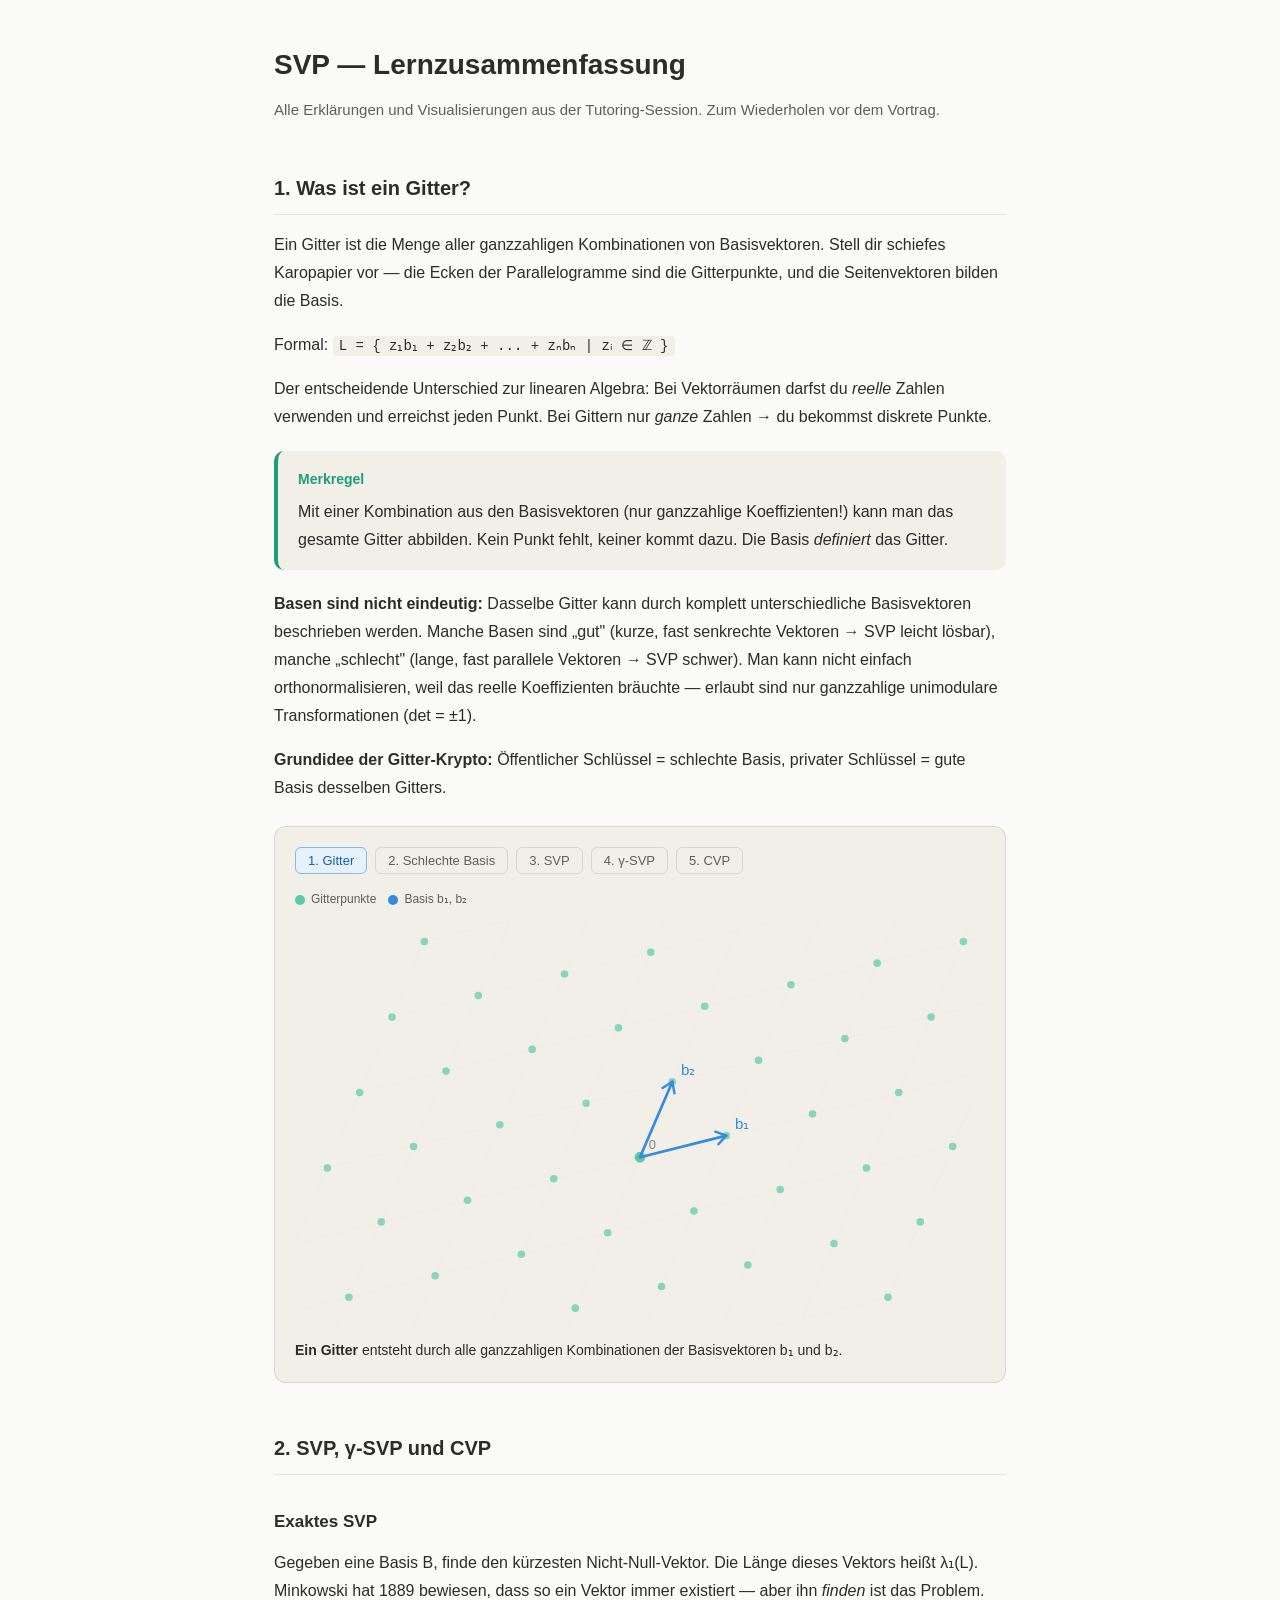
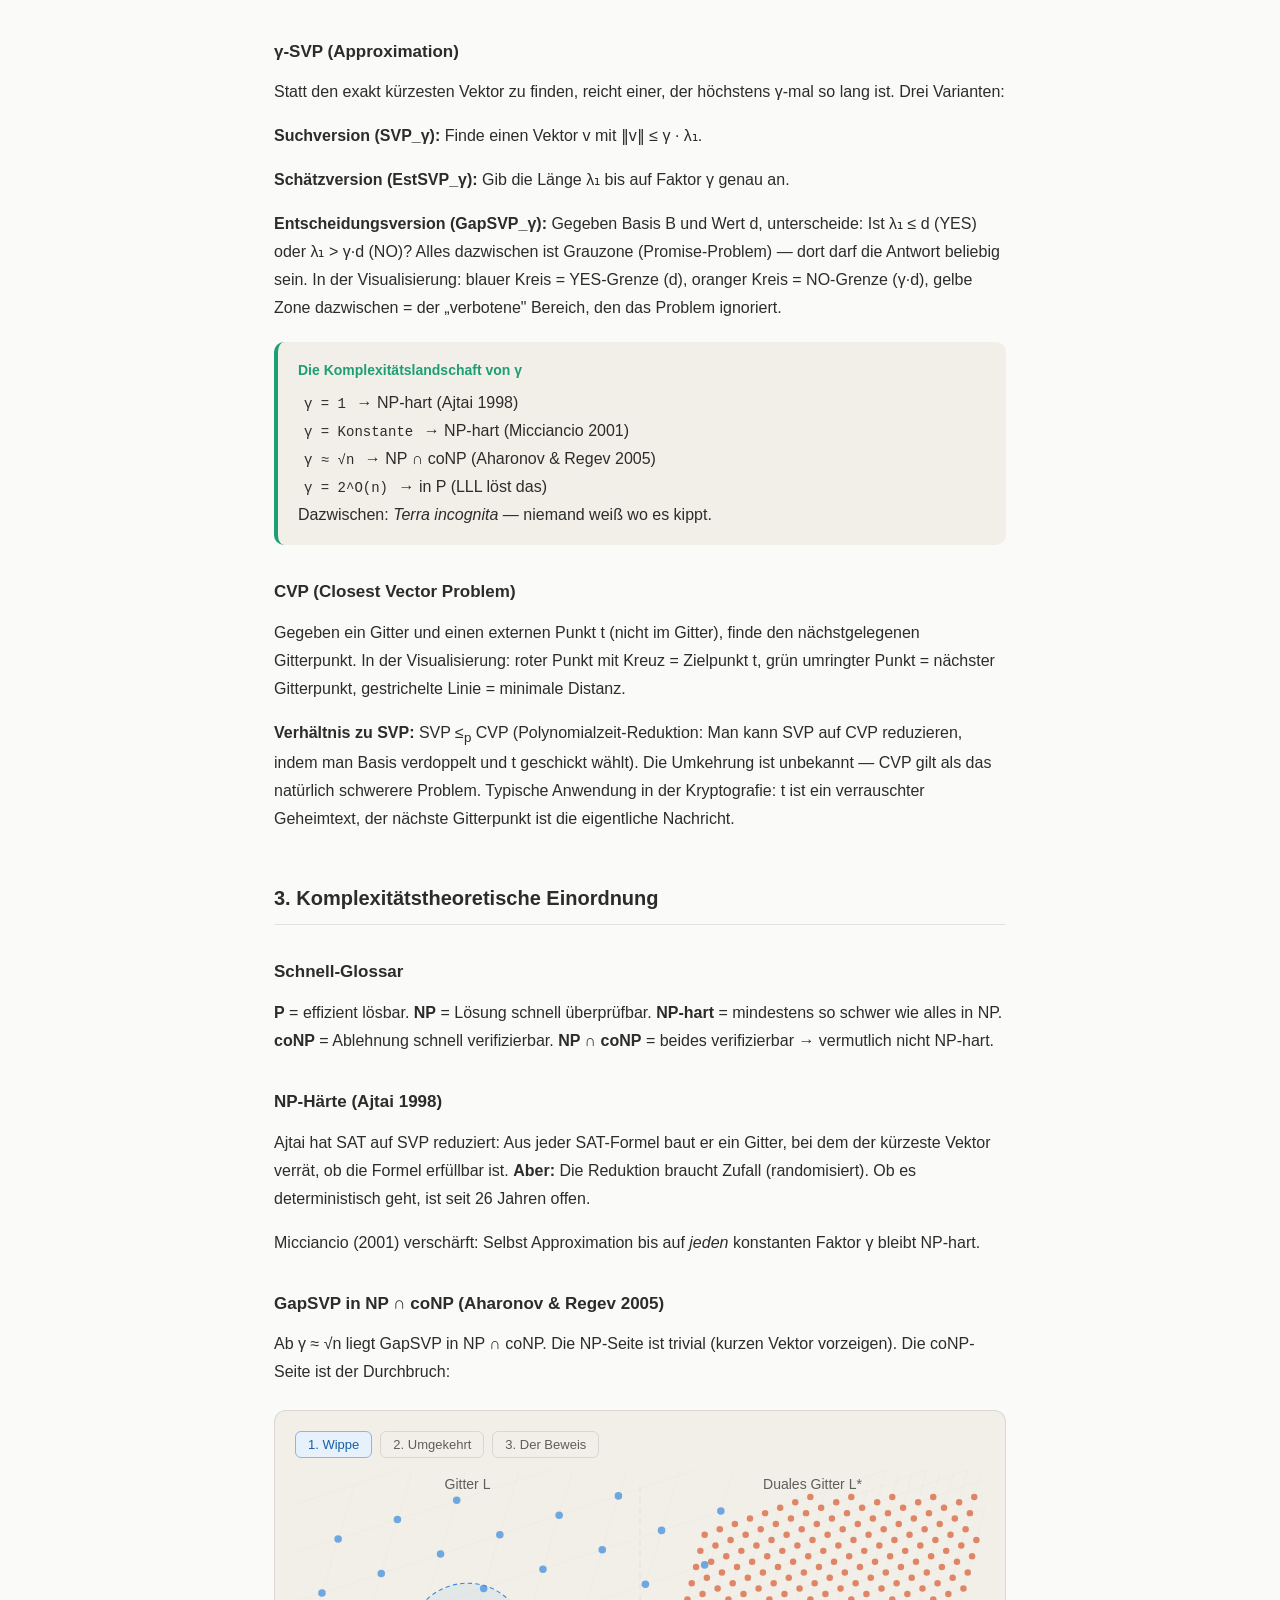
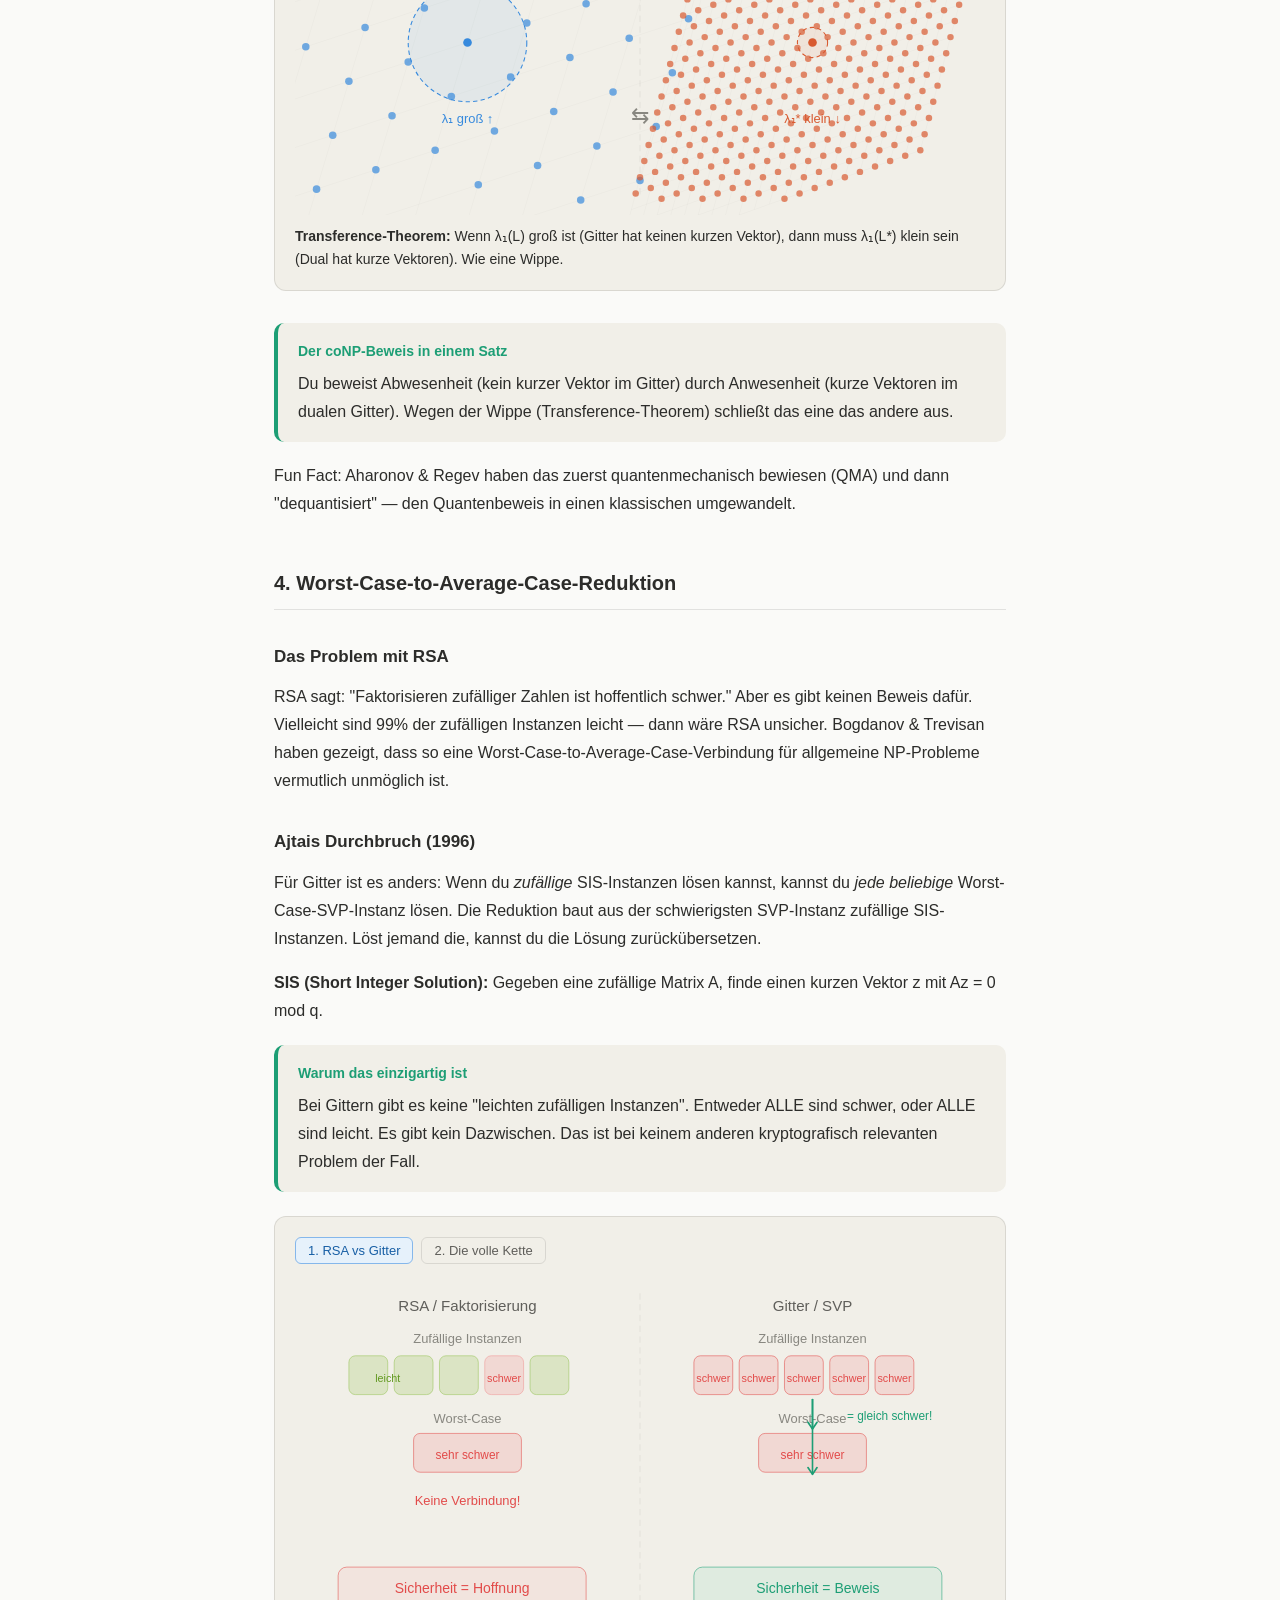
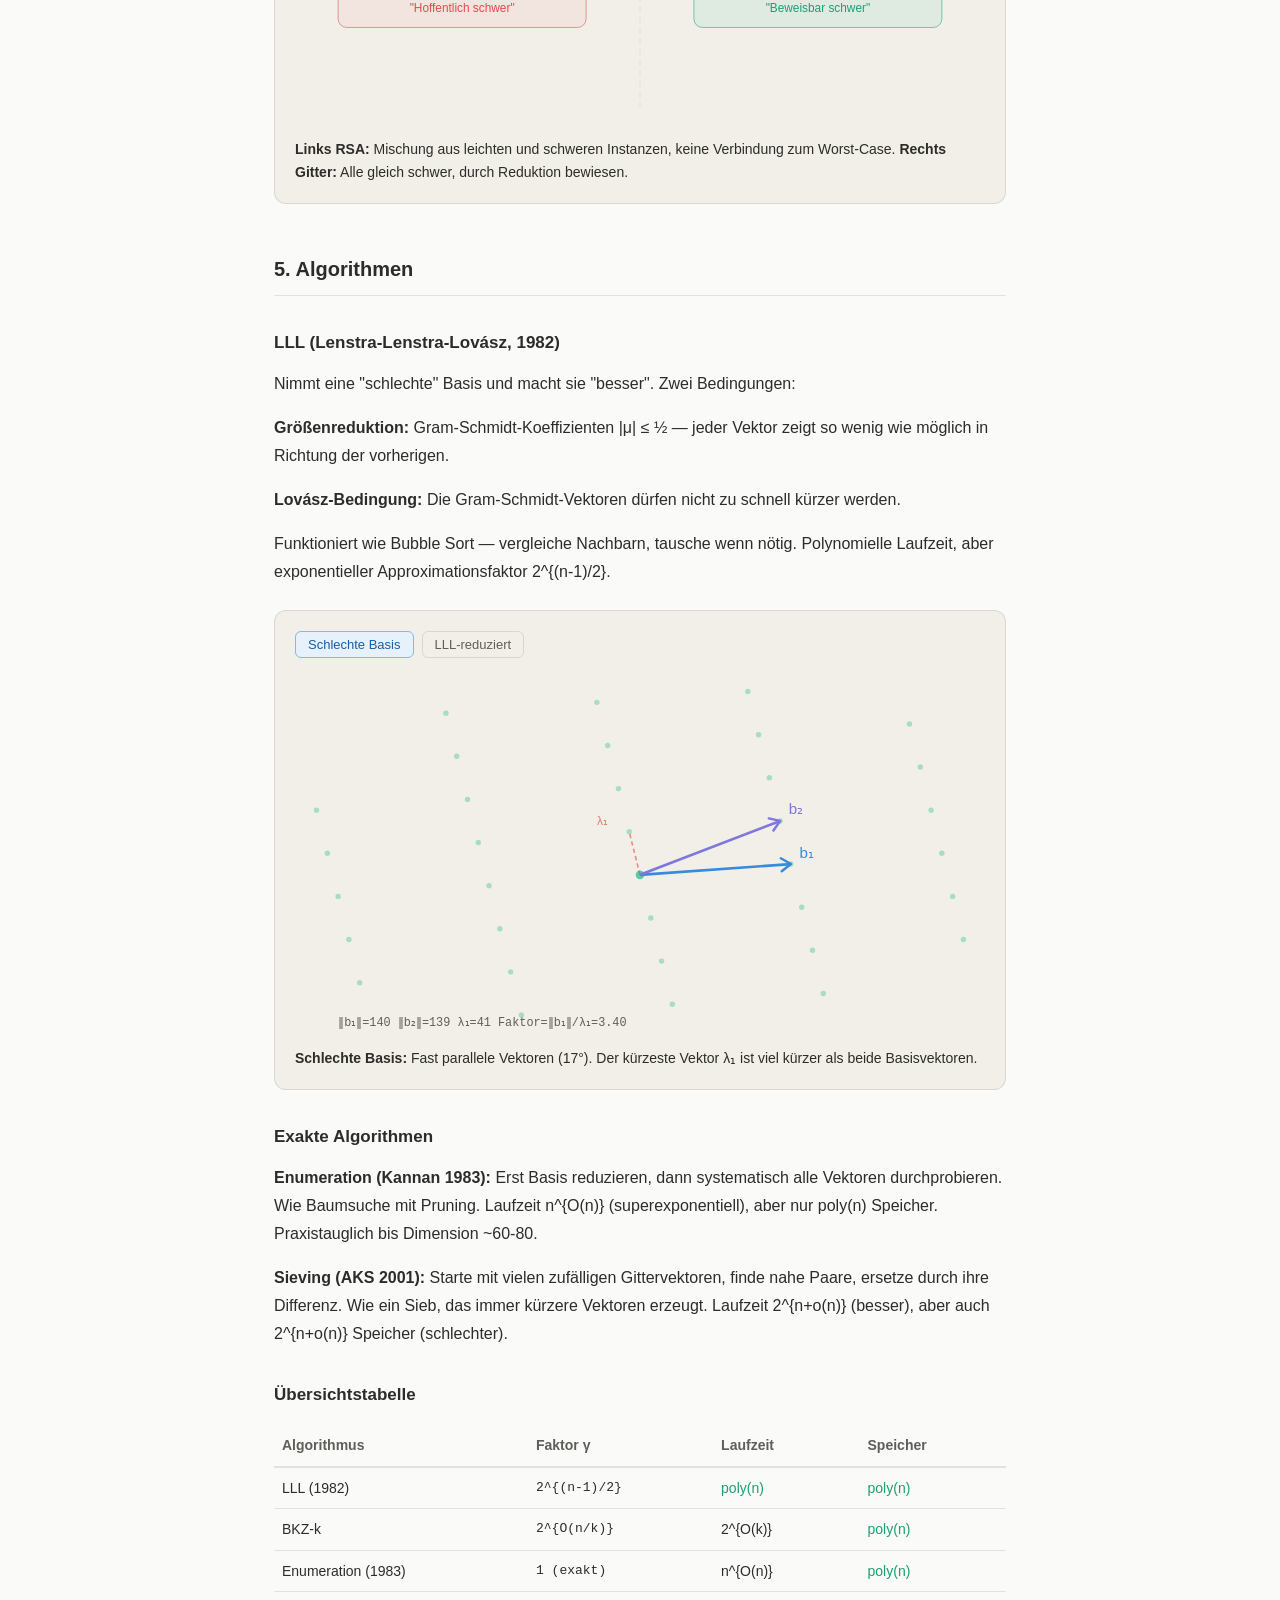
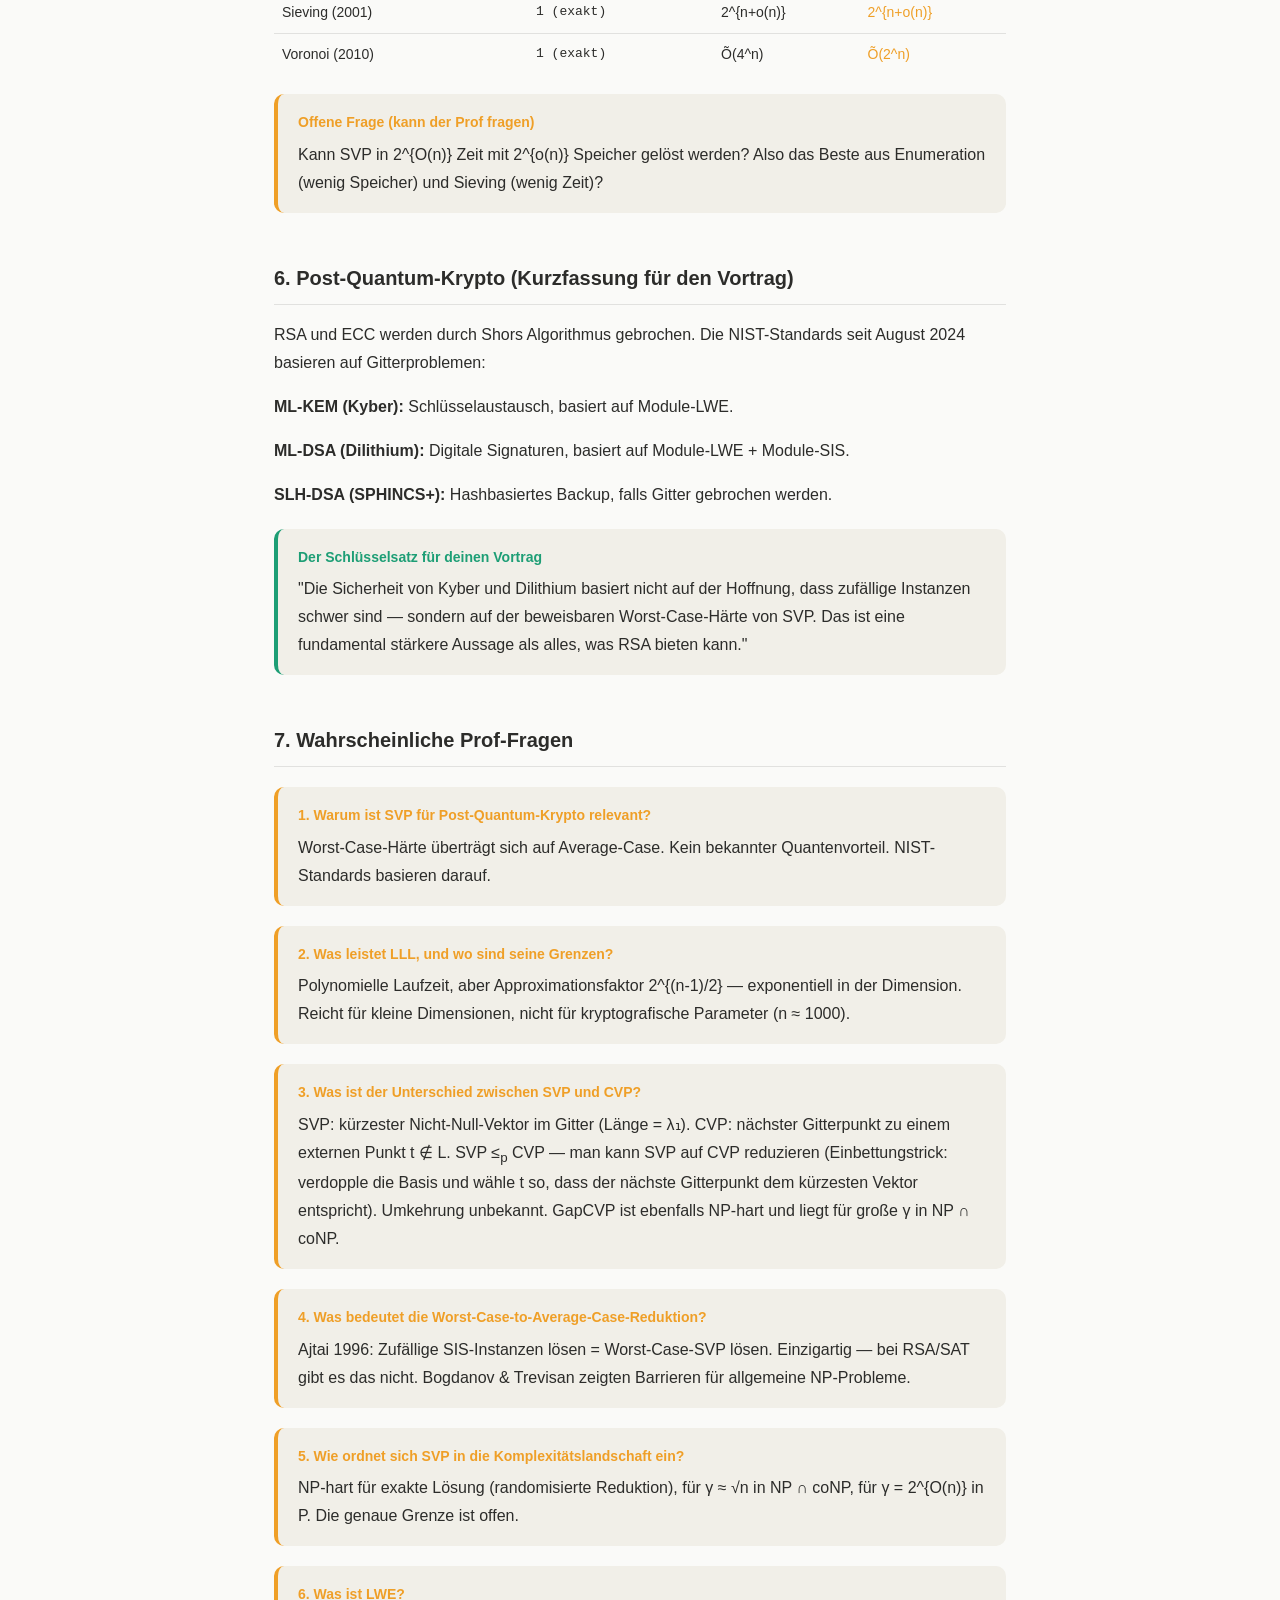
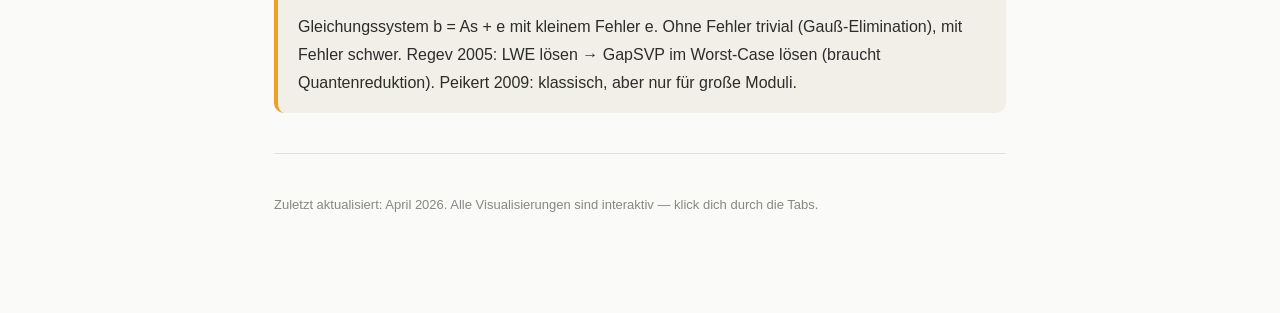
==== commit fa3d0764: "feat: final touches on slides" ====
--- a/docs/Learnings.html
+++ b/docs/Learnings.html
@@ -3,7 +3,7 @@
 <head>
 <meta charset="UTF-8">
 <meta name="viewport" content="width=device-width, initial-scale=1.0">
-<title>SVP Vortrag — Lernzusammenfassung</title>
+<title>SVP Lernzusammenfassung</title>
 <style>
   :root {
     --bg: #fafaf8;
@@ -86,7 +86,7 @@
   Mit einer Kombination aus den Basisvektoren (nur ganzzahlige Koeffizienten!) kann man das gesamte Gitter abbilden. Kein Punkt fehlt, keiner kommt dazu. Die Basis <em>definiert</em> das Gitter.
 </div>
 
-<p><strong>Basen sind nicht eindeutig:</strong> Dasselbe Gitter kann durch komplett unterschiedliche Basisvektoren beschrieben werden. Manche Basen sind "gut" (kurze, fast senkrechte Vektoren), manche "schlecht" (lange, fast parallele). Man kann nicht einfach orthonormalisieren, weil das reelle Koeffizienten bräuchte.</p>
+<p><strong>Basen sind nicht eindeutig:</strong> Dasselbe Gitter kann durch komplett unterschiedliche Basisvektoren beschrieben werden. Manche Basen sind „gut" (kurze, fast senkrechte Vektoren → SVP leicht lösbar), manche „schlecht" (lange, fast parallele Vektoren → SVP schwer). Man kann nicht einfach orthonormalisieren, weil das reelle Koeffizienten bräuchte — erlaubt sind nur ganzzahlige unimodulare Transformationen (det = ±1).</p>
 
 <p><strong>Grundidee der Gitter-Krypto:</strong> Öffentlicher Schlüssel = schlechte Basis, privater Schlüssel = gute Basis desselben Gitters.</p>
 
@@ -101,7 +101,7 @@
 <script>
 (function(){
   const b1=[80,20], b2=[30,70];
-  const b1p=[110,-10], b2p=[-50,60];
+  const b1p=[110,90], b2p=[190,110];
   const ox=320, oy=220;
   function gp(i,j){return [ox+i*b1[0]+j*b2[0], oy-(i*b1[1]+j*b2[1])];}
   function allPts(){
@@ -123,14 +123,14 @@
   }
   const steps=[
     {label:"1. Gitter",legend:[{c:"#5DCAA5",t:"Gitterpunkte"},{c:"#378ADD",t:"Basis b₁, b₂"}]},
-    {label:"2. Andere Basis",legend:[{c:"#5DCAA5",t:"Gleiche Punkte"},{c:"#378ADD",t:"Alte Basis"},{c:"#D85A30",t:"Neue Basis b₁', b₂'"}]},
+    {label:"2. Schlechte Basis",legend:[{c:"#5DCAA5",t:"Gleiche Punkte"},{c:"#378ADD",t:"Gute Basis (kurz, fast orthogonal)"},{c:"#D85A30",t:"Schlechte Basis b₁', b₂' (lang, fast parallel)"}]},
     {label:"3. SVP",legend:[{c:"#5DCAA5",t:"Gitterpunkte"},{c:"#E24B4A",t:"λ₁ = kürzester Vektor"}]},
     {label:"4. γ-SVP",legend:[{c:"#E24B4A",t:"λ₁ (exakt)"},{c:"#EF9F27",t:"γ·λ₁ (Approximation ok)"}]},
     {label:"5. CVP",legend:[{c:"#7F77DD",t:"Zielpunkt t"},{c:"#1D9E75",t:"Nächster Gitterpunkt"}]},
   ];
   const captions=[
     `<strong>Ein Gitter</strong> entsteht durch alle ganzzahligen Kombinationen der Basisvektoren b₁ und b₂.`,
-    `<strong>Dasselbe Gitter, andere Basis.</strong> Die orangenen Vektoren erzeugen exakt die gleichen Punkte. Das ist die Grundidee der Krypto: öffentlich = schlechte Basis, privat = gute.`,
+    `<strong>Dasselbe Gitter, schlechte Basis.</strong> b₁' = b₁+b₂ und b₂' = 2b₁+b₂ — beide lang, nur ~8° auseinander (fast parallel). Die Vektoren erzeugen exakt die gleichen Punkte. Grundidee der Krypto: öffentlicher Schlüssel = schlechte Basis, privater Schlüssel = gute.`,
     `<strong>SVP: Finde den kürzesten Nicht-Null-Vektor.</strong> In 2D trivial — in Dimension 500+ exponentiell schwer.`,
     `<strong>γ-SVP:</strong> Statt exakt λ₁ zu finden, reicht ein Vektor im orangenen Kreis. Je größer γ, desto leichter.`,
     `<strong>CVP:</strong> Finde den nächsten Gitterpunkt zu einem externen Punkt t. Mindestens so schwer wie SVP.`,
@@ -169,7 +169,7 @@
 <p>Statt den exakt kürzesten Vektor zu finden, reicht einer, der höchstens γ-mal so lang ist. Drei Varianten:</p>
 <p><strong>Suchversion (SVP_γ):</strong> Finde einen Vektor v mit ‖v‖ ≤ γ · λ₁.</p>
 <p><strong>Schätzversion (EstSVP_γ):</strong> Gib die Länge λ₁ bis auf Faktor γ genau an.</p>
-<p><strong>Entscheidungsversion (GapSVP_γ):</strong> Gegeben Basis B und Wert d, unterscheide: Ist λ₁ ≤ d (YES) oder λ₁ > γ·d (NO)? Alles dazwischen ist Grauzone (Promise-Problem).</p>
+<p><strong>Entscheidungsversion (GapSVP_γ):</strong> Gegeben Basis B und Wert d, unterscheide: Ist λ₁ ≤ d (YES) oder λ₁ > γ·d (NO)? Alles dazwischen ist Grauzone (Promise-Problem) — dort darf die Antwort beliebig sein. In der Visualisierung: blauer Kreis = YES-Grenze (d), oranger Kreis = NO-Grenze (γ·d), gelbe Zone dazwischen = der „verbotene" Bereich, den das Problem ignoriert.</p>
 
 <div class="merkbox">
   <div class="merkbox-title">Die Komplexitätslandschaft von γ</div>
@@ -181,7 +181,8 @@
 </div>
 
 <h3>CVP (Closest Vector Problem)</h3>
-<p>Gegeben ein Gitter und einen beliebigen Punkt t, finde den nächsten Gitterpunkt. CVP ≥ SVP in der Schwierigkeit (es gibt eine Reduktion von SVP auf CVP).</p>
+<p>Gegeben ein Gitter und einen externen Punkt t (nicht im Gitter), finde den nächstgelegenen Gitterpunkt. In der Visualisierung: roter Punkt mit Kreuz = Zielpunkt t, grün umringter Punkt = nächster Gitterpunkt, gestrichelte Linie = minimale Distanz.</p>
+<p><strong>Verhältnis zu SVP:</strong> SVP ≤<sub>p</sub> CVP (Polynomialzeit-Reduktion: Man kann SVP auf CVP reduzieren, indem man Basis verdoppelt und t geschickt wählt). Die Umkehrung ist unbekannt — CVP gilt als das natürlich schwerere Problem. Typische Anwendung in der Kryptografie: t ist ein verrauschter Geheimtext, der nächste Gitterpunkt ist die eigentliche Nachricht.</p>
 
 <!-- ═══════════════════════════════════════ -->
 <h2>3. Komplexitätstheoretische Einordnung</h2>
@@ -467,7 +468,7 @@
 
 <div class="prof-box">
   <div class="prof-box-title">3. Was ist der Unterschied zwischen SVP und CVP?</div>
-  SVP: kürzester Vektor im Gitter. CVP: nächster Gitterpunkt zu einem externen Punkt. CVP ≥ SVP (Reduktion über verdoppelte Basisvektoren).
+  SVP: kürzester Nicht-Null-Vektor im Gitter (Länge = λ₁). CVP: nächster Gitterpunkt zu einem externen Punkt t ∉ L. SVP ≤<sub>p</sub> CVP — man kann SVP auf CVP reduzieren (Einbettungstrick: verdopple die Basis und wähle t so, dass der nächste Gitterpunkt dem kürzesten Vektor entspricht). Umkehrung unbekannt. GapCVP ist ebenfalls NP-hart und liegt für große γ in NP ∩ coNP.
 </div>
 
 <div class="prof-box">
@@ -486,7 +487,7 @@
 </div>
 
 <hr>
-<p style="color:var(--text3);font-size:13px;margin-top:32px;">Erstellt am Montag während der Pomodoro-Tutoring-Session. Alle Visualisierungen sind interaktiv — klick dich durch die Tabs.</p>
+<p style="color:var(--text3);font-size:13px;margin-top:32px;">Zuletzt aktualisiert: April 2026. Alle Visualisierungen sind interaktiv — klick dich durch die Tabs.</p>
 
 </body>
 </html>
